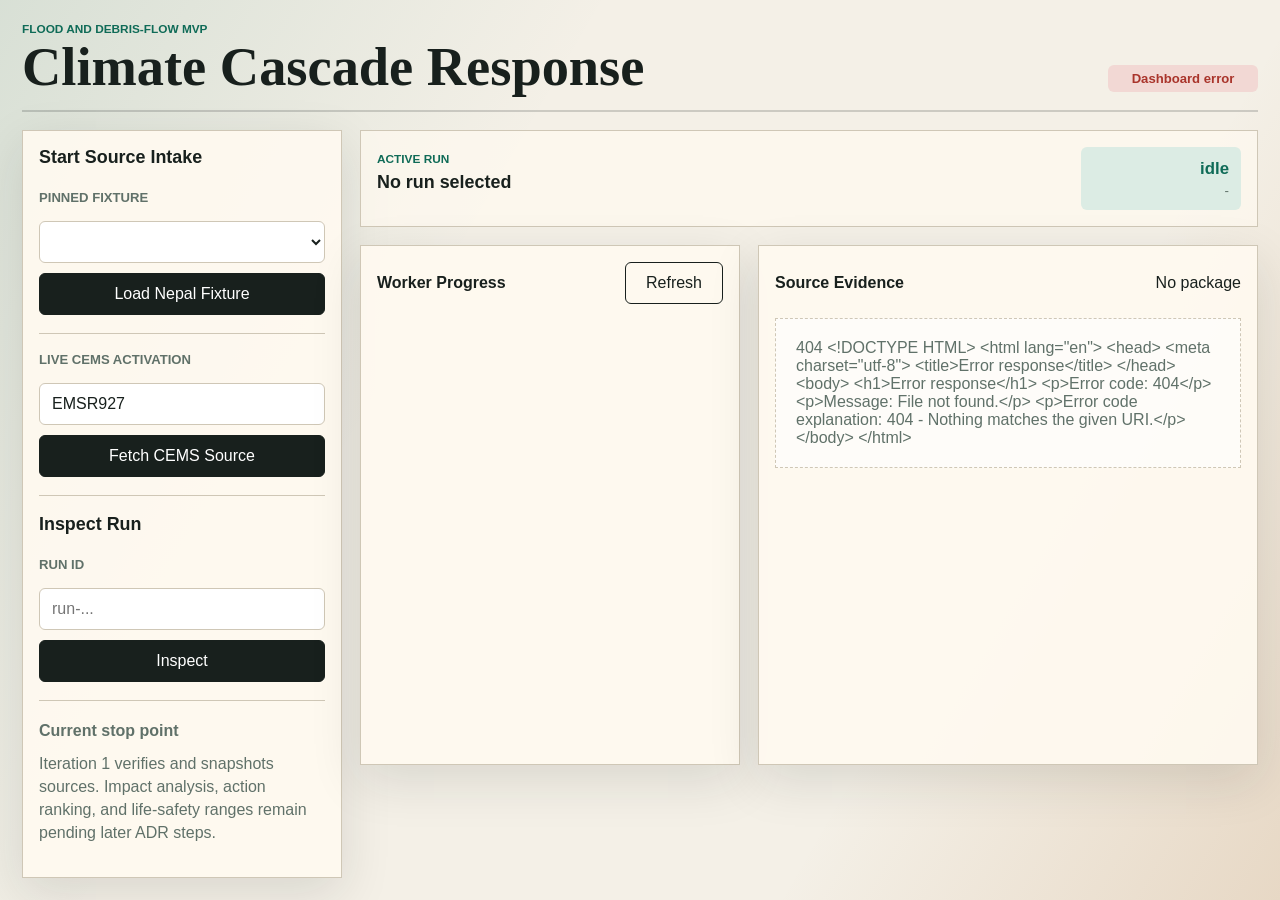
==== dashboard/index.html @ 920c385c "Implement Iteration 1 source intake dashboard" ====
<!doctype html>
<html lang="en">
  <head>
    <meta charset="utf-8">
    <meta name="viewport" content="width=device-width, initial-scale=1">
    <title>Climate Cascade Response</title>
    <link rel="stylesheet" href="/dashboard/styles.css">
  </head>
  <body>
    <main class="shell">
      <section class="topbar">
        <div>
          <p class="eyebrow">Flood and debris-flow MVP</p>
          <h1>Climate Cascade Response</h1>
        </div>
        <div class="status-pill" id="connectionStatus">API not checked</div>
      </section>

      <section class="workspace">
        <aside class="control-panel" aria-label="Run controls">
          <div class="panel-section">
            <h2>Start Source Intake</h2>
            <label for="caseSelect">Pinned fixture</label>
            <select id="caseSelect"></select>
            <button id="startFixtureRun" type="button">Load Nepal Fixture</button>
          </div>

          <div class="panel-section">
            <label for="activationCode">Live CEMS activation</label>
            <input id="activationCode" value="EMSR927" autocomplete="off">
            <button id="startLiveRun" type="button">Fetch CEMS Source</button>
          </div>

          <div class="panel-section">
            <h2>Inspect Run</h2>
            <label for="runIdInput">Run ID</label>
            <input id="runIdInput" placeholder="run-..." autocomplete="off">
            <button id="inspectRun" type="button">Inspect</button>
          </div>

          <div class="panel-section note">
            <strong>Current stop point</strong>
            <p>Iteration 1 verifies and snapshots sources. Impact analysis, action ranking, and life-safety ranges remain pending later ADR steps.</p>
          </div>
        </aside>

        <section class="run-panel" aria-label="Run status and evidence">
          <div class="run-summary">
            <div>
              <p class="eyebrow">Active run</p>
              <h2 id="runTitle">No run selected</h2>
            </div>
            <div class="state-box">
              <span id="runState">idle</span>
              <small id="runMode">-</small>
            </div>
          </div>

          <div class="grid">
            <section class="surface progress-surface">
              <div class="section-heading">
                <h3>Worker Progress</h3>
                <button id="refreshRun" type="button">Refresh</button>
              </div>
              <ol id="eventList" class="event-list"></ol>
            </section>

            <section class="surface evidence-surface">
              <div class="section-heading">
                <h3>Source Evidence</h3>
                <span id="evidenceStatus">No package</span>
              </div>
              <div id="evidencePanel" class="empty-state">Start or inspect a run to see source snapshots, findings, AOI products, and data gaps.</div>
            </section>
          </div>
        </section>
      </section>
    </main>
    <script src="/dashboard/app.js"></script>
  </body>
</html>
---- dashboard/styles.css ----
:root {
  --ink: #18201d;
  --muted: #607169;
  --paper: #f4f0e7;
  --panel: #fffaf0;
  --line: #cfc7b6;
  --green: #0f6b57;
  --green-soft: #dcece4;
  --amber: #a45b14;
  --amber-soft: #f3dfc2;
  --red: #a9342b;
  --red-soft: #f2d8d4;
  --blue: #2f658a;
  --shadow: 0 16px 48px rgba(24, 32, 29, 0.12);
}

* {
  box-sizing: border-box;
}

body {
  margin: 0;
  color: var(--ink);
  background:
    linear-gradient(120deg, rgba(15, 107, 87, 0.12), transparent 34%),
    linear-gradient(300deg, rgba(164, 91, 20, 0.16), transparent 28%),
    var(--paper);
  font-family: "Avenir Next", "Segoe UI", "Helvetica Neue", sans-serif;
}

button,
input,
select {
  font: inherit;
}

button {
  min-height: 42px;
  border: 1px solid var(--ink);
  border-radius: 6px;
  color: #ffffff;
  background: var(--ink);
  cursor: pointer;
}

button:hover {
  background: var(--green);
  border-color: var(--green);
}

input,
select {
  width: 100%;
  min-height: 42px;
  border: 1px solid var(--line);
  border-radius: 6px;
  padding: 0 12px;
  color: var(--ink);
  background: #ffffff;
}

label {
  display: block;
  margin: 0 0 6px;
  color: var(--muted);
  font-size: 0.82rem;
  font-weight: 700;
  text-transform: uppercase;
}

.shell {
  width: min(1440px, 100%);
  margin: 0 auto;
  padding: 22px;
}

.topbar {
  display: flex;
  align-items: end;
  justify-content: space-between;
  gap: 16px;
  min-height: 88px;
  border-bottom: 2px solid rgba(24, 32, 29, 0.18);
}

.eyebrow {
  margin: 0 0 6px;
  color: var(--green);
  font-size: 0.74rem;
  font-weight: 800;
  letter-spacing: 0;
  text-transform: uppercase;
}

h1,
h2,
h3,
p {
  margin-top: 0;
}

h1 {
  margin-bottom: 16px;
  font-family: Georgia, "Times New Roman", serif;
  font-size: 3.4rem;
  line-height: 0.95;
}

h2 {
  margin-bottom: 12px;
  font-size: 1.12rem;
}

h3 {
  margin-bottom: 0;
  font-size: 1rem;
}

.status-pill,
.state-box,
.tag,
.finding {
  border-radius: 6px;
}

.status-pill {
  min-width: 150px;
  margin-bottom: 18px;
  padding: 10px 12px;
  color: var(--green);
  background: var(--green-soft);
  font-weight: 800;
  text-align: center;
}

.workspace {
  display: grid;
  grid-template-columns: 320px 1fr;
  gap: 18px;
  padding-top: 18px;
}

.control-panel,
.surface {
  border: 1px solid var(--line);
  background: rgba(255, 250, 240, 0.92);
  box-shadow: var(--shadow);
}

.control-panel {
  min-width: 0;
  padding: 16px;
}

.panel-section {
  display: grid;
  gap: 10px;
  padding: 0 0 18px;
  margin-bottom: 18px;
  border-bottom: 1px solid var(--line);
}

.panel-section:last-child {
  border-bottom: 0;
  margin-bottom: 0;
  padding-bottom: 0;
}

.note {
  color: var(--muted);
  line-height: 1.45;
}

.run-panel {
  min-width: 0;
}

.run-summary {
  display: flex;
  align-items: center;
  justify-content: space-between;
  gap: 16px;
  min-height: 88px;
  margin-bottom: 18px;
  padding: 16px;
  border: 1px solid var(--line);
  background: rgba(255, 250, 240, 0.72);
}

.state-box {
  min-width: 160px;
  padding: 12px;
  background: var(--green-soft);
  color: var(--green);
  text-align: right;
}

.state-box span,
.state-box small {
  display: block;
}

.state-box span {
  font-size: 1.05rem;
  font-weight: 900;
}

.state-box small {
  margin-top: 4px;
  color: var(--muted);
}

.grid {
  display: grid;
  grid-template-columns: minmax(320px, 0.95fr) minmax(360px, 1.25fr);
  gap: 18px;
}

.surface {
  min-width: 0;
  min-height: 520px;
  padding: 16px;
}

.section-heading {
  display: flex;
  align-items: center;
  justify-content: space-between;
  gap: 12px;
  min-height: 42px;
  margin-bottom: 14px;
}

.section-heading button {
  width: 98px;
  color: var(--ink);
  background: transparent;
}

.event-list {
  display: grid;
  gap: 10px;
  margin: 0;
  padding: 0;
  list-style: none;
}

.event {
  display: grid;
  gap: 6px;
  padding: 12px;
  border-left: 4px solid var(--blue);
  background: #ffffff;
}

.event strong {
  font-size: 0.94rem;
}

.event small,
.meta {
  color: var(--muted);
}

.empty-state {
  padding: 20px;
  color: var(--muted);
  border: 1px dashed var(--line);
  background: rgba(255, 255, 255, 0.62);
}

.evidence-grid {
  display: grid;
  gap: 14px;
}

.tags {
  display: flex;
  flex-wrap: wrap;
  gap: 8px;
}

.tag {
  padding: 6px 8px;
  background: var(--green-soft);
  color: var(--green);
  font-size: 0.82rem;
  font-weight: 800;
}

.tag.warning {
  background: var(--amber-soft);
  color: var(--amber);
}

.tag.blocker {
  background: var(--red-soft);
  color: var(--red);
}

.table-wrap {
  overflow-x: auto;
  border: 1px solid var(--line);
  background: #ffffff;
}

table {
  width: 100%;
  border-collapse: collapse;
  min-width: 560px;
}

th,
td {
  padding: 10px;
  border-bottom: 1px solid var(--line);
  text-align: left;
  vertical-align: top;
}

th {
  color: var(--muted);
  font-size: 0.78rem;
  text-transform: uppercase;
}

.finding {
  padding: 10px;
  background: #ffffff;
  border-left: 4px solid var(--green);
}

.finding.warning {
  border-left-color: var(--amber);
}

.finding.blocker {
  border-left-color: var(--red);
}

@media (max-width: 980px) {
  .workspace,
  .grid {
    grid-template-columns: 1fr;
  }

  .surface {
    min-height: auto;
  }
}

@media (max-width: 640px) {
  .shell {
    padding: 14px;
  }

  .topbar,
  .run-summary {
    align-items: stretch;
    flex-direction: column;
  }

  .status-pill,
  .state-box {
    width: 100%;
    text-align: left;
  }

  h1 {
    font-size: 2.2rem;
  }
}
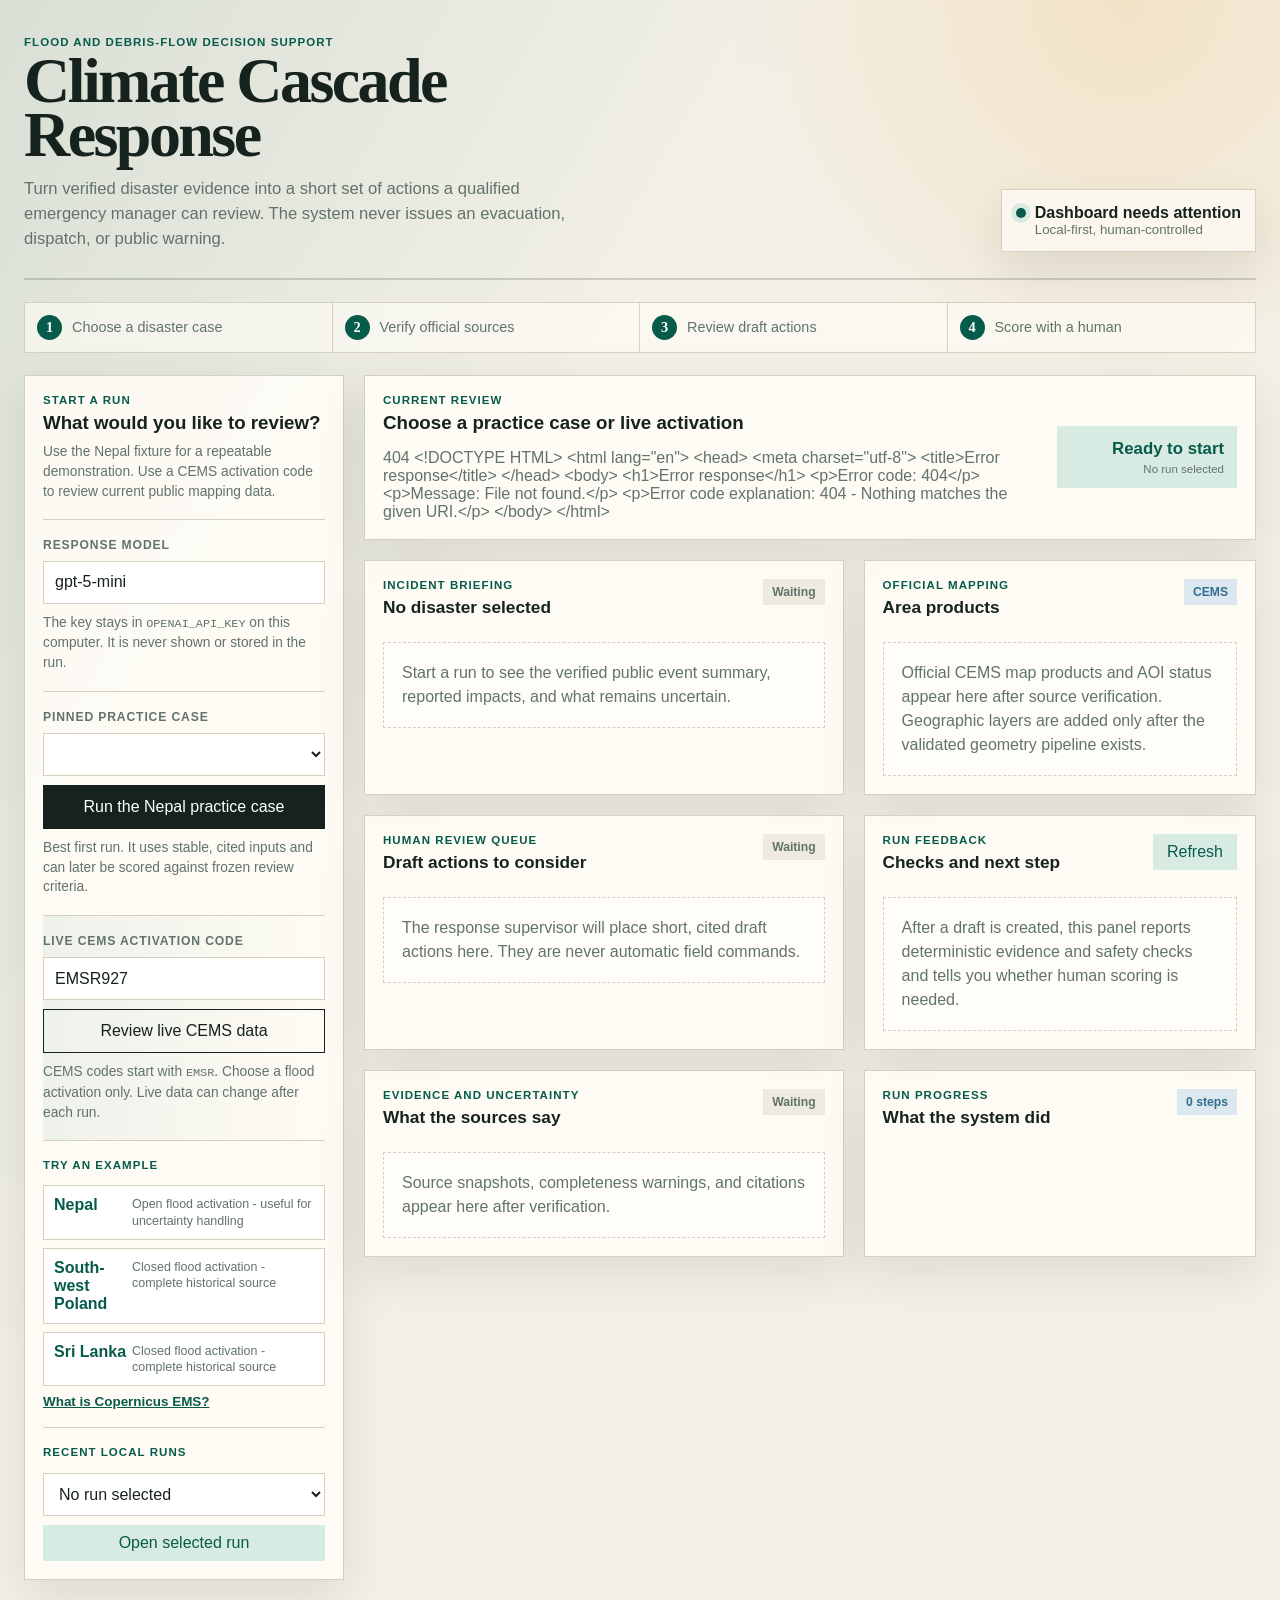
==== commit 176a921c: "Complete iteration 1 response review workflow" ====
--- a/dashboard/index.html
+++ b/dashboard/index.html
@@ -8,71 +8,34 @@
   </head>
   <body>
     <main class="shell">
-      <section class="topbar">
+      <header class="hero">
         <div>
-          <p class="eyebrow">Flood and debris-flow MVP</p>
-          <h1>Climate Cascade Response</h1>
+          <p class="eyebrow">Flood and debris-flow decision support</p>
+          <h1>Climate Cascade<br>Response</h1>
+          <p class="hero-copy">Turn verified disaster evidence into a short set of actions a qualified emergency manager can review. The system never issues an evacuation, dispatch, or public warning.</p>
         </div>
-        <div class="status-pill" id="connectionStatus">API not checked</div>
+        <div class="hero-status"><span class="pulse"></span><span id="connectionStatus">Checking local service</span><small>Local-first, human-controlled</small></div>
+      </header>
+
+      <section class="orientation" aria-label="How this works">
+        <div><b>1</b><span>Choose a disaster case</span></div><div><b>2</b><span>Verify official sources</span></div><div><b>3</b><span>Review draft actions</span></div><div><b>4</b><span>Score with a human</span></div>
       </section>
 
       <section class="workspace">
-        <aside class="control-panel" aria-label="Run controls">
-          <div class="panel-section">
-            <h2>Start Source Intake</h2>
-            <label for="caseSelect">Pinned fixture</label>
-            <select id="caseSelect"></select>
-            <button id="startFixtureRun" type="button">Load Nepal Fixture</button>
-          </div>
-
-          <div class="panel-section">
-            <label for="activationCode">Live CEMS activation</label>
-            <input id="activationCode" value="EMSR927" autocomplete="off">
-            <button id="startLiveRun" type="button">Fetch CEMS Source</button>
-          </div>
-
-          <div class="panel-section">
-            <h2>Inspect Run</h2>
-            <label for="runIdInput">Run ID</label>
-            <input id="runIdInput" placeholder="run-..." autocomplete="off">
-            <button id="inspectRun" type="button">Inspect</button>
-          </div>
-
-          <div class="panel-section note">
-            <strong>Current stop point</strong>
-            <p>Iteration 1 verifies and snapshots sources. Impact analysis, action ranking, and life-safety ranges remain pending later ADR steps.</p>
-          </div>
+        <aside class="control-panel" aria-label="Start or revisit a run">
+          <div class="panel-intro"><p class="eyebrow">Start a run</p><h2>What would you like to review?</h2><p>Use the Nepal fixture for a repeatable demonstration. Use a CEMS activation code to review current public mapping data.</p></div>
+          <div class="form-block"><label for="modelInput">Response model</label><input id="modelInput" value="gpt-5-mini" autocomplete="off" spellcheck="false"><p class="helper">The key stays in <code>OPENAI_API_KEY</code> on this computer. It is never shown or stored in the run.</p></div>
+          <div class="form-block"><label for="caseSelect">Pinned practice case</label><select id="caseSelect"></select><button id="startFixtureRun" type="button">Run the Nepal practice case</button><p class="helper">Best first run. It uses stable, cited inputs and can later be scored against frozen review criteria.</p></div>
+          <div class="form-block live-source"><label for="activationCode">Live CEMS activation code</label><input id="activationCode" value="EMSR927" autocomplete="off" spellcheck="false"><button id="startLiveRun" type="button" class="secondary">Review live CEMS data</button><p class="helper">CEMS codes start with <code>EMSR</code>. Choose a flood activation only. Live data can change after each run.</p></div>
+          <div class="example-block"><div class="section-label">Try an example</div><button class="example" data-activation="EMSR927" type="button"><strong>Nepal</strong><span>Open flood activation - useful for uncertainty handling</span></button><button class="example" data-activation="EMSR756" type="button"><strong>South-west Poland</strong><span>Closed flood activation - complete historical source</span></button><button class="example" data-activation="EMSR851" type="button"><strong>Sri Lanka</strong><span>Closed flood activation - complete historical source</span></button><a class="source-link" href="https://mapping.emergency.copernicus.eu/about/how-to-harvest-cems-mapping-data/emergency-response-data/" target="_blank" rel="noreferrer">What is Copernicus EMS?</a></div>
+          <div class="form-block run-picker"><div class="section-label">Recent local runs</div><select id="runSelect" aria-label="Recent runs"><option value="">No run selected</option></select><button id="inspectRun" type="button" class="tertiary">Open selected run</button></div>
         </aside>
 
-        <section class="run-panel" aria-label="Run status and evidence">
-          <div class="run-summary">
-            <div>
-              <p class="eyebrow">Active run</p>
-              <h2 id="runTitle">No run selected</h2>
-            </div>
-            <div class="state-box">
-              <span id="runState">idle</span>
-              <small id="runMode">-</small>
-            </div>
-          </div>
-
-          <div class="grid">
-            <section class="surface progress-surface">
-              <div class="section-heading">
-                <h3>Worker Progress</h3>
-                <button id="refreshRun" type="button">Refresh</button>
-              </div>
-              <ol id="eventList" class="event-list"></ol>
-            </section>
-
-            <section class="surface evidence-surface">
-              <div class="section-heading">
-                <h3>Source Evidence</h3>
-                <span id="evidenceStatus">No package</span>
-              </div>
-              <div id="evidencePanel" class="empty-state">Start or inspect a run to see source snapshots, findings, AOI products, and data gaps.</div>
-            </section>
-          </div>
+        <section class="run-panel" aria-label="Disaster response run">
+          <section class="run-banner"><div><p class="eyebrow">Current review</p><h2 id="runTitle">Choose a practice case or live activation</h2><p id="runSubtitle">The dashboard will explain what is known, what needs verification, and which draft actions need a person.</p></div><div class="run-state" id="runStateBox"><span id="runState">Ready to start</span><small id="runMode">No run selected</small></div></section>
+          <section class="incident-grid"><article class="surface incident-card"><div class="surface-heading"><div><p class="eyebrow">Incident briefing</p><h3 id="incidentTitle">No disaster selected</h3></div><span id="incidentBadge" class="badge">Waiting</span></div><div id="incidentPanel" class="empty-state">Start a run to see the verified public event summary, reported impacts, and what remains uncertain.</div></article><article class="surface map-card"><div class="surface-heading"><div><p class="eyebrow">Official mapping</p><h3>Area products</h3></div><span class="badge neutral">CEMS</span></div><div id="mapPanel" class="empty-state">Official CEMS map products and AOI status appear here after source verification. Geographic layers are added only after the validated geometry pipeline exists.</div></article></section>
+          <section class="content-grid"><article class="surface actions-surface"><div class="surface-heading"><div><p class="eyebrow">Human review queue</p><h3>Draft actions to consider</h3></div><span id="actionStatus" class="badge">Waiting</span></div><div id="actionPanel" class="empty-state">The response supervisor will place short, cited draft actions here. They are never automatic field commands.</div></article><article class="surface feedback-surface"><div class="surface-heading"><div><p class="eyebrow">Run feedback</p><h3>Checks and next step</h3></div><button id="refreshRun" type="button" class="icon-button">Refresh</button></div><div id="evaluationPanel" class="empty-state">After a draft is created, this panel reports deterministic evidence and safety checks and tells you whether human scoring is needed.</div></article></section>
+          <section class="content-grid lower-grid"><article class="surface evidence-surface"><div class="surface-heading"><div><p class="eyebrow">Evidence and uncertainty</p><h3>What the sources say</h3></div><span id="evidenceStatus" class="badge">Waiting</span></div><div id="evidencePanel" class="empty-state">Source snapshots, completeness warnings, and citations appear here after verification.</div></article><article class="surface progress-surface"><div class="surface-heading"><div><p class="eyebrow">Run progress</p><h3>What the system did</h3></div><span id="eventCount" class="badge neutral">0 steps</span></div><ol id="eventList" class="event-list"></ol></article></section>
         </section>
       </section>
     </main>
--- a/dashboard/styles.css
+++ b/dashboard/styles.css
@@ -1,372 +1,2 @@
-:root {
-  --ink: #18201d;
-  --muted: #607169;
-  --paper: #f4f0e7;
-  --panel: #fffaf0;
-  --line: #cfc7b6;
-  --green: #0f6b57;
-  --green-soft: #dcece4;
-  --amber: #a45b14;
-  --amber-soft: #f3dfc2;
-  --red: #a9342b;
-  --red-soft: #f2d8d4;
-  --blue: #2f658a;
-  --shadow: 0 16px 48px rgba(24, 32, 29, 0.12);
-}
-
-* {
-  box-sizing: border-box;
-}
-
-body {
-  margin: 0;
-  color: var(--ink);
-  background:
-    linear-gradient(120deg, rgba(15, 107, 87, 0.12), transparent 34%),
-    linear-gradient(300deg, rgba(164, 91, 20, 0.16), transparent 28%),
-    var(--paper);
-  font-family: "Avenir Next", "Segoe UI", "Helvetica Neue", sans-serif;
-}
-
-button,
-input,
-select {
-  font: inherit;
-}
-
-button {
-  min-height: 42px;
-  border: 1px solid var(--ink);
-  border-radius: 6px;
-  color: #ffffff;
-  background: var(--ink);
-  cursor: pointer;
-}
-
-button:hover {
-  background: var(--green);
-  border-color: var(--green);
-}
-
-input,
-select {
-  width: 100%;
-  min-height: 42px;
-  border: 1px solid var(--line);
-  border-radius: 6px;
-  padding: 0 12px;
-  color: var(--ink);
-  background: #ffffff;
-}
-
-label {
-  display: block;
-  margin: 0 0 6px;
-  color: var(--muted);
-  font-size: 0.82rem;
-  font-weight: 700;
-  text-transform: uppercase;
-}
-
-.shell {
-  width: min(1440px, 100%);
-  margin: 0 auto;
-  padding: 22px;
-}
-
-.topbar {
-  display: flex;
-  align-items: end;
-  justify-content: space-between;
-  gap: 16px;
-  min-height: 88px;
-  border-bottom: 2px solid rgba(24, 32, 29, 0.18);
-}
-
-.eyebrow {
-  margin: 0 0 6px;
-  color: var(--green);
-  font-size: 0.74rem;
-  font-weight: 800;
-  letter-spacing: 0;
-  text-transform: uppercase;
-}
-
-h1,
-h2,
-h3,
-p {
-  margin-top: 0;
-}
-
-h1 {
-  margin-bottom: 16px;
-  font-family: Georgia, "Times New Roman", serif;
-  font-size: 3.4rem;
-  line-height: 0.95;
-}
-
-h2 {
-  margin-bottom: 12px;
-  font-size: 1.12rem;
-}
-
-h3 {
-  margin-bottom: 0;
-  font-size: 1rem;
-}
-
-.status-pill,
-.state-box,
-.tag,
-.finding {
-  border-radius: 6px;
-}
-
-.status-pill {
-  min-width: 150px;
-  margin-bottom: 18px;
-  padding: 10px 12px;
-  color: var(--green);
-  background: var(--green-soft);
-  font-weight: 800;
-  text-align: center;
-}
-
-.workspace {
-  display: grid;
-  grid-template-columns: 320px 1fr;
-  gap: 18px;
-  padding-top: 18px;
-}
-
-.control-panel,
-.surface {
-  border: 1px solid var(--line);
-  background: rgba(255, 250, 240, 0.92);
-  box-shadow: var(--shadow);
-}
-
-.control-panel {
-  min-width: 0;
-  padding: 16px;
-}
-
-.panel-section {
-  display: grid;
-  gap: 10px;
-  padding: 0 0 18px;
-  margin-bottom: 18px;
-  border-bottom: 1px solid var(--line);
-}
-
-.panel-section:last-child {
-  border-bottom: 0;
-  margin-bottom: 0;
-  padding-bottom: 0;
-}
-
-.note {
-  color: var(--muted);
-  line-height: 1.45;
-}
-
-.run-panel {
-  min-width: 0;
-}
-
-.run-summary {
-  display: flex;
-  align-items: center;
-  justify-content: space-between;
-  gap: 16px;
-  min-height: 88px;
-  margin-bottom: 18px;
-  padding: 16px;
-  border: 1px solid var(--line);
-  background: rgba(255, 250, 240, 0.72);
-}
-
-.state-box {
-  min-width: 160px;
-  padding: 12px;
-  background: var(--green-soft);
-  color: var(--green);
-  text-align: right;
-}
-
-.state-box span,
-.state-box small {
-  display: block;
-}
-
-.state-box span {
-  font-size: 1.05rem;
-  font-weight: 900;
-}
-
-.state-box small {
-  margin-top: 4px;
-  color: var(--muted);
-}
-
-.grid {
-  display: grid;
-  grid-template-columns: minmax(320px, 0.95fr) minmax(360px, 1.25fr);
-  gap: 18px;
-}
-
-.surface {
-  min-width: 0;
-  min-height: 520px;
-  padding: 16px;
-}
-
-.section-heading {
-  display: flex;
-  align-items: center;
-  justify-content: space-between;
-  gap: 12px;
-  min-height: 42px;
-  margin-bottom: 14px;
-}
-
-.section-heading button {
-  width: 98px;
-  color: var(--ink);
-  background: transparent;
-}
-
-.event-list {
-  display: grid;
-  gap: 10px;
-  margin: 0;
-  padding: 0;
-  list-style: none;
-}
-
-.event {
-  display: grid;
-  gap: 6px;
-  padding: 12px;
-  border-left: 4px solid var(--blue);
-  background: #ffffff;
-}
-
-.event strong {
-  font-size: 0.94rem;
-}
-
-.event small,
-.meta {
-  color: var(--muted);
-}
-
-.empty-state {
-  padding: 20px;
-  color: var(--muted);
-  border: 1px dashed var(--line);
-  background: rgba(255, 255, 255, 0.62);
-}
-
-.evidence-grid {
-  display: grid;
-  gap: 14px;
-}
-
-.tags {
-  display: flex;
-  flex-wrap: wrap;
-  gap: 8px;
-}
-
-.tag {
-  padding: 6px 8px;
-  background: var(--green-soft);
-  color: var(--green);
-  font-size: 0.82rem;
-  font-weight: 800;
-}
-
-.tag.warning {
-  background: var(--amber-soft);
-  color: var(--amber);
-}
-
-.tag.blocker {
-  background: var(--red-soft);
-  color: var(--red);
-}
-
-.table-wrap {
-  overflow-x: auto;
-  border: 1px solid var(--line);
-  background: #ffffff;
-}
-
-table {
-  width: 100%;
-  border-collapse: collapse;
-  min-width: 560px;
-}
-
-th,
-td {
-  padding: 10px;
-  border-bottom: 1px solid var(--line);
-  text-align: left;
-  vertical-align: top;
-}
-
-th {
-  color: var(--muted);
-  font-size: 0.78rem;
-  text-transform: uppercase;
-}
-
-.finding {
-  padding: 10px;
-  background: #ffffff;
-  border-left: 4px solid var(--green);
-}
-
-.finding.warning {
-  border-left-color: var(--amber);
-}
-
-.finding.blocker {
-  border-left-color: var(--red);
-}
-
-@media (max-width: 980px) {
-  .workspace,
-  .grid {
-    grid-template-columns: 1fr;
-  }
-
-  .surface {
-    min-height: auto;
-  }
-}
-
-@media (max-width: 640px) {
-  .shell {
-    padding: 14px;
-  }
-
-  .topbar,
-  .run-summary {
-    align-items: stretch;
-    flex-direction: column;
-  }
-
-  .status-pill,
-  .state-box {
-    width: 100%;
-    text-align: left;
-  }
-
-  h1 {
-    font-size: 2.2rem;
-  }
-}
+:root{--ink:#16221e;--muted:#61736a;--paper:#f3f0e7;--panel:#fffdf7;--line:#d7d0bf;--green:#075b4a;--green-soft:#d8ebe3;--amber:#a65d16;--amber-soft:#f6e0be;--red:#9b3028;--red-soft:#f3d9d5;--blue:#346f91;--shadow:0 18px 48px rgba(24,32,29,.1)}*{box-sizing:border-box}body{margin:0;color:var(--ink);background:radial-gradient(circle at 88% 0,rgba(238,175,71,.2),transparent 25rem),linear-gradient(120deg,rgba(7,91,74,.11),transparent 38%),var(--paper);font-family:"Avenir Next","Trebuchet MS",sans-serif}button,input,select{font:inherit}button{border:1px solid var(--ink);min-height:44px;padding:0 13px;color:#fff;background:var(--ink);cursor:pointer;transition:transform .18s ease,background .18s ease}button:hover{background:var(--green);border-color:var(--green);transform:translateY(-1px)}input,select{width:100%;min-height:43px;padding:0 11px;border:1px solid var(--line);color:var(--ink);background:#fff}a{color:var(--green)}code{font-family:"SFMono-Regular",Consolas,monospace;font-size:.86em}.shell{width:min(1540px,100%);margin:auto;padding:24px}.hero{display:flex;align-items:flex-end;justify-content:space-between;gap:30px;min-height:174px;padding:12px 0 26px;border-bottom:2px solid rgba(22,34,30,.18)}.eyebrow,.section-label{margin:0 0 6px;color:var(--green);font-weight:800;font-size:.72rem;letter-spacing:.09em;text-transform:uppercase}h1,h2,h3,h4,p{margin-top:0}h1{margin-bottom:14px;font-family:Georgia,"Times New Roman",serif;font-size:clamp(2.6rem,5vw,5rem);line-height:.85;letter-spacing:-.04em}h2{font-size:1.17rem}h3{margin:0;font-size:1.08rem}h4{margin:3px 0 7px;font-family:Georgia,serif;font-size:1.1rem}.hero-copy{max-width:61ch;margin-bottom:0;color:var(--muted);font-size:1.04rem;line-height:1.5}.hero-status{display:grid;grid-template-columns:auto 1fr;align-items:center;column-gap:9px;min-width:215px;padding:14px;border:1px solid var(--line);background:rgba(255,253,247,.72);font-weight:800;box-shadow:var(--shadow)}.hero-status small{grid-column:2;color:var(--muted);font-weight:500}.pulse{width:10px;height:10px;border-radius:50%;background:var(--green);box-shadow:0 0 0 5px var(--green-soft)}.orientation{display:grid;grid-template-columns:repeat(4,minmax(0,1fr));margin:22px 0;border:1px solid var(--line);background:rgba(255,253,247,.62)}.orientation div{display:flex;align-items:center;gap:10px;min-width:0;padding:12px;border-right:1px solid var(--line);color:var(--muted);font-size:.9rem}.orientation div:last-child{border-right:0}.orientation b{display:grid;place-items:center;flex:0 0 25px;width:25px;height:25px;color:#fff;background:var(--green);border-radius:50%;font-family:Georgia,serif}.workspace{display:grid;grid-template-columns:320px minmax(0,1fr);gap:20px;align-items:start}.control-panel,.surface,.run-banner{border:1px solid var(--line);background:rgba(255,253,247,.89);box-shadow:var(--shadow)}.control-panel{padding:18px}.panel-intro{padding-bottom:17px;border-bottom:1px solid var(--line)}.panel-intro h2{margin-bottom:8px}.panel-intro p:last-child,.helper{margin-bottom:0;color:var(--muted);font-size:.86rem;line-height:1.45}.form-block{display:grid;gap:9px;padding:18px 0;border-bottom:1px solid var(--line)}label{color:var(--muted);font-size:.76rem;font-weight:800;letter-spacing:.07em;text-transform:uppercase}.secondary{color:var(--ink);background:transparent}.tertiary,.icon-button{min-height:36px;color:var(--green);background:var(--green-soft);border-color:transparent}.live-source{background:linear-gradient(90deg,rgba(7,91,74,.06),transparent)}.example-block{display:grid;gap:8px;padding:18px 0;border-bottom:1px solid var(--line)}.example{display:grid;grid-template-columns:78px 1fr;min-height:0;padding:10px;color:var(--ink);border-color:var(--line);background:#fff;text-align:left}.example strong{color:var(--green)}.example span{color:var(--muted);font-size:.78rem;line-height:1.3}.source-link{font-size:.84rem;font-weight:700}.run-picker{border-bottom:0;padding-bottom:0}.run-panel{min-width:0}.run-banner{display:flex;align-items:center;justify-content:space-between;gap:20px;min-height:117px;margin-bottom:20px;padding:18px}.run-banner p:last-child{margin-bottom:0;color:var(--muted)}.run-state{min-width:180px;padding:13px;color:var(--green);background:var(--green-soft);text-align:right}.run-state span,.run-state small{display:block}.run-state span{font-size:1.05rem;font-weight:900}.run-state small{margin-top:4px;color:var(--muted);font-size:.72rem;overflow-wrap:anywhere}.run-state[data-state="blocked"]{color:var(--red);background:var(--red-soft)}.incident-grid,.content-grid{display:grid;grid-template-columns:minmax(0,1.1fr) minmax(0,.9fr);gap:20px;margin-bottom:20px}.surface{min-width:0;padding:18px}.surface-heading{display:flex;align-items:start;justify-content:space-between;gap:12px;min-height:48px;margin-bottom:15px}.badge{display:inline-block;flex:0 0 auto;padding:6px 9px;color:var(--muted);background:#eeeae0;font-size:.76rem;font-weight:800;white-space:nowrap}.badge.good{color:var(--green);background:var(--green-soft)}.badge.warning{color:var(--amber);background:var(--amber-soft)}.badge.danger{color:var(--red);background:var(--red-soft)}.badge.neutral{color:var(--blue);background:#dce8ef}.empty-state{padding:18px;color:var(--muted);border:1px dashed var(--line);background:rgba(255,255,255,.58);line-height:1.5}.incident-content{display:grid;gap:15px}.incident-summary{margin-bottom:0;font-family:Georgia,serif;font-size:1.05rem;line-height:1.45}.metric-row{display:grid;grid-template-columns:repeat(3,minmax(0,1fr));gap:8px}.metric{min-width:0;padding:10px;border-top:3px solid var(--green);background:rgba(216,235,227,.38)}.metric strong,.metric span,.metric small{display:block}.metric strong{font-family:Georgia,serif;font-size:1.35rem}.metric span{font-size:.8rem;line-height:1.2}.metric small{margin-top:6px;color:var(--muted);font-size:.67rem;line-height:1.25}.uncertainty-callout{padding:10px;border-left:4px solid var(--amber);background:var(--amber-soft);color:#6b441d;font-size:.87rem;line-height:1.4}.map-content{display:grid;gap:13px}.map-schematic{position:relative;display:grid;grid-template-columns:repeat(auto-fit,minmax(118px,1fr));gap:8px;min-height:115px;padding:18px 6px 6px;overflow:hidden;background:linear-gradient(145deg,#e0ece6,#f7f4e8)}.river-line{position:absolute;top:51%;left:-5%;width:110%;height:14px;border:3px solid rgba(52,111,145,.55);border-color:rgba(52,111,145,.55) transparent transparent;border-radius:50%;transform:rotate(-4deg)}.aoi-node{position:relative;z-index:1;min-width:0;padding:10px;background:#fff;border-bottom:3px solid var(--amber);box-shadow:0 4px 11px rgba(24,32,29,.12)}.aoi-node.ready{border-color:var(--green)}.aoi-node strong,.aoi-node small{display:block;overflow-wrap:anywhere}.aoi-node strong{font-size:.83rem}.aoi-node small{color:var(--muted);font-size:.69rem}.map-note{margin-bottom:0;color:var(--muted);font-size:.79rem;line-height:1.4}.external-links{display:flex;flex-wrap:wrap;gap:8px}.external-links a{padding:7px 9px;border:1px solid var(--line);background:#fff;font-size:.78rem;font-weight:800;text-decoration:none}.action-list{display:grid;gap:10px}.action-card{position:relative;display:grid;grid-template-columns:31px minmax(0,1fr) auto;gap:10px;padding:13px;border:1px solid var(--line);background:#fff}.action-number{display:grid;place-items:center;width:27px;height:27px;color:#fff;background:var(--green);border-radius:50%;font-family:Georgia,serif;font-weight:800}.action-card p{margin-bottom:0;color:var(--muted);font-size:.84rem}.action-meta{color:var(--green)!important;font-size:.72rem!important;font-weight:800;letter-spacing:.03em;text-transform:uppercase}.draft-label{align-self:start;padding:4px 6px;color:var(--amber);background:var(--amber-soft);font-size:.68rem;font-weight:900;text-transform:uppercase}.evidence-chips{display:flex;flex-wrap:wrap;gap:5px;margin-top:8px}.evidence-chips span{padding:3px 6px;color:var(--blue);background:#e4edf2;font-family:monospace;font-size:.71rem}.limitations{margin:0;padding:10px;color:var(--muted);background:#f1efe8;font-size:.82rem;line-height:1.4}.evaluation-content,.evidence-content{display:grid;gap:12px}.check-row{display:grid;grid-template-columns:auto minmax(0,1fr);gap:10px;align-items:start}.check{padding:4px 6px;color:var(--green);background:var(--green-soft);font-size:.69rem;font-weight:900;text-transform:uppercase}.check.fail{color:var(--red);background:var(--red-soft)}.check-row strong,.check-row p{display:block}.check-row p{margin:3px 0 0;color:var(--muted);font-size:.81rem;line-height:1.35}.review-next{padding:12px;border-left:4px solid var(--blue);background:#e6eff4}.review-next p{margin:4px 0 7px;color:#49687b;font-size:.83rem;line-height:1.4}.review-next code{color:var(--blue)}.finding-list{display:grid;gap:8px}.finding{padding:10px;border-left:4px solid var(--green);background:#fff}.finding.warning{border-color:var(--amber)}.finding.blocker{border-color:var(--red)}.finding strong{font-size:.83rem}.finding p{margin:3px 0 0;color:var(--muted);font-size:.81rem;line-height:1.35}.source-list{display:grid;gap:7px}.source-list h4{margin:0;font-size:.82rem;text-transform:uppercase;letter-spacing:.05em}.source-list a{display:flex;justify-content:space-between;gap:10px;padding:8px;border:1px solid var(--line);background:#fff;color:var(--green);font-size:.8rem;font-weight:800;text-decoration:none}.source-list small{color:var(--muted);font-family:monospace;font-size:.68rem}.event-list{display:grid;gap:0;margin:0;padding:0;list-style:none}.event{display:grid;grid-template-columns:16px minmax(0,1fr);gap:8px;padding:9px 0;border-bottom:1px solid var(--line)}.event:last-child{border-bottom:0}.event-dot{width:8px;height:8px;margin-top:5px;border-radius:50%;background:var(--blue)}.event-dot.leased{background:var(--amber)}.event-dot.released{background:var(--green)}.event strong{font-size:.84rem;text-transform:capitalize}.event p{margin:2px 0 3px;color:var(--muted);font-size:.78rem;line-height:1.35}.event small{color:var(--muted);font-size:.68rem}.muted{color:var(--muted)}
+@media(max-width:1100px){.workspace{grid-template-columns:280px minmax(0,1fr)}.incident-grid,.content-grid{grid-template-columns:1fr}}@media(max-width:760px){.shell{padding:14px}.hero,.run-banner{align-items:stretch;flex-direction:column}.orientation{grid-template-columns:1fr 1fr}.orientation div:nth-child(2){border-right:0}.orientation div:nth-child(-n+2){border-bottom:1px solid var(--line)}.workspace{grid-template-columns:1fr}.metric-row{grid-template-columns:1fr}.run-state{text-align:left}}
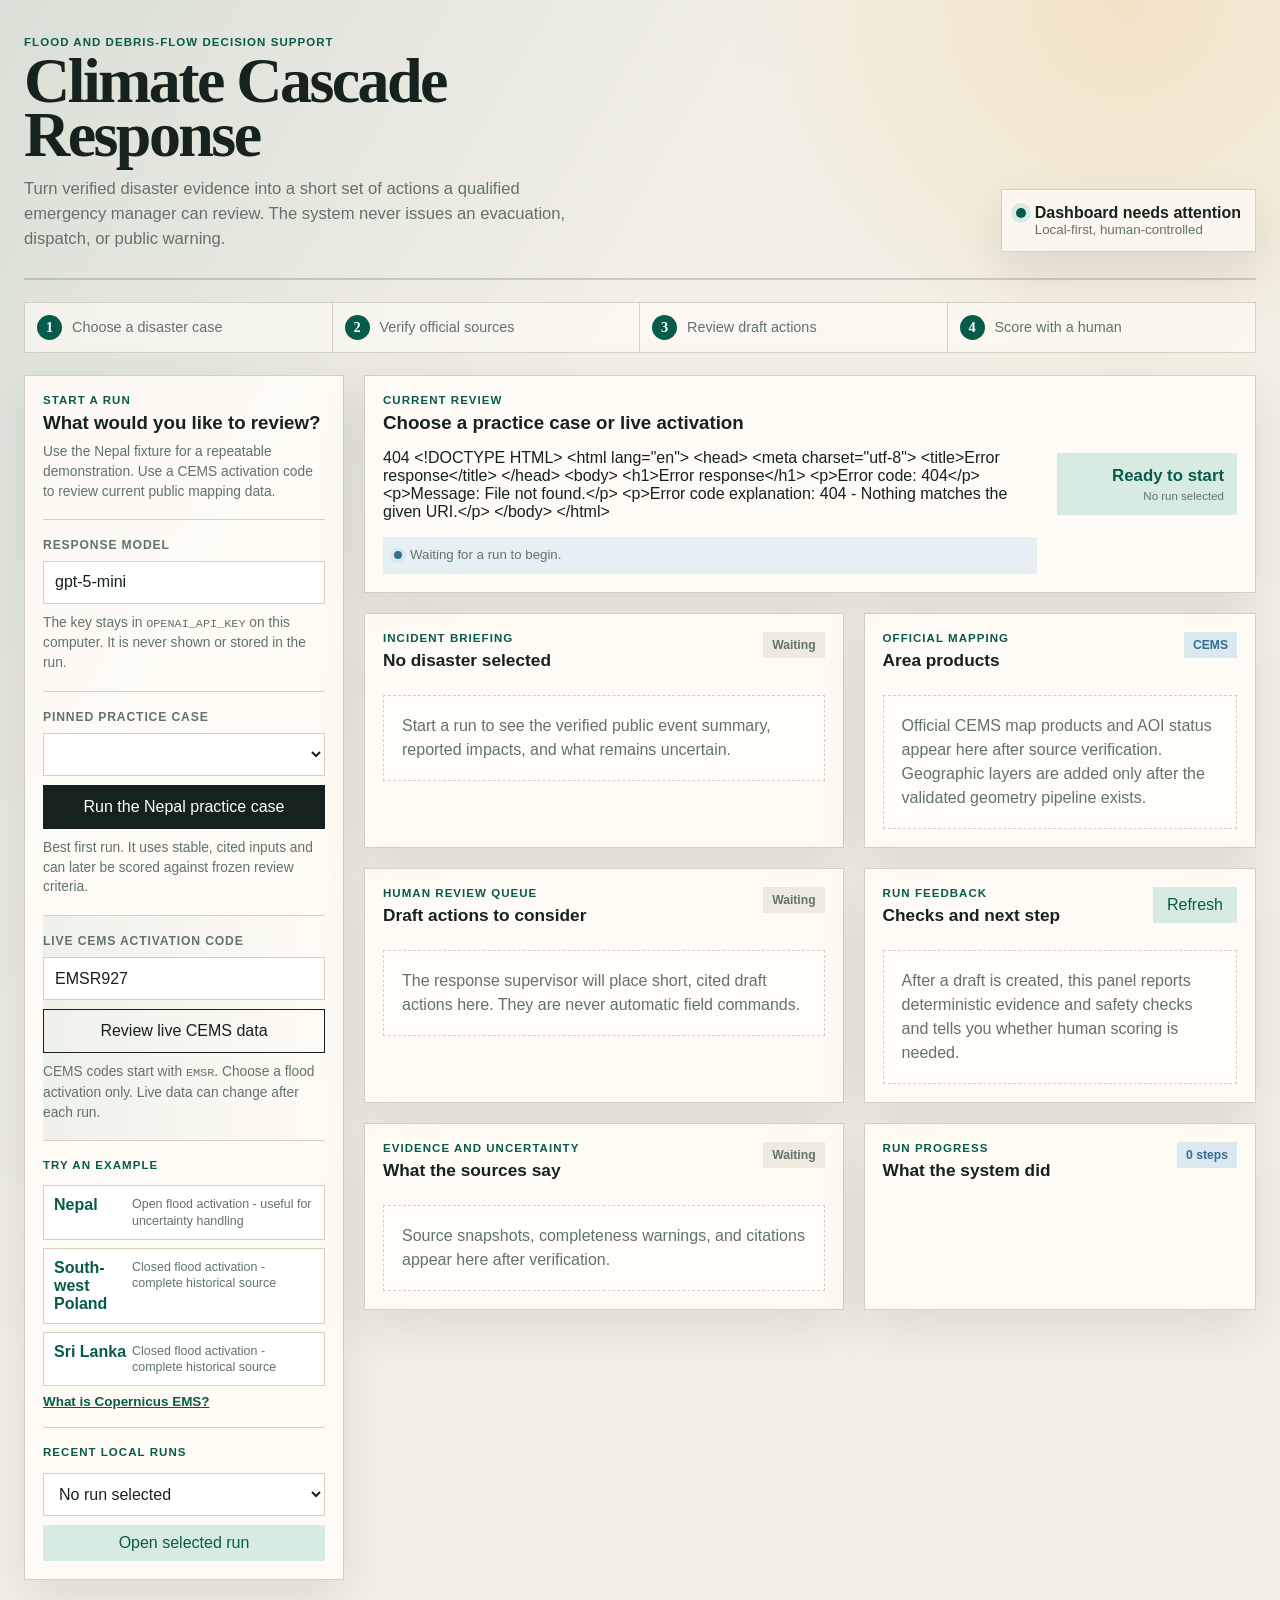
==== commit e8a241b9: "Improve supervisor citations and run progress" ====
--- a/dashboard/index.html
+++ b/dashboard/index.html
@@ -32,7 +32,7 @@
         </aside>
 
         <section class="run-panel" aria-label="Disaster response run">
-          <section class="run-banner"><div><p class="eyebrow">Current review</p><h2 id="runTitle">Choose a practice case or live activation</h2><p id="runSubtitle">The dashboard will explain what is known, what needs verification, and which draft actions need a person.</p></div><div class="run-state" id="runStateBox"><span id="runState">Ready to start</span><small id="runMode">No run selected</small></div></section>
+          <section class="run-banner"><div><p class="eyebrow">Current review</p><h2 id="runTitle">Choose a practice case or live activation</h2><p id="runSubtitle">The dashboard will explain what is known, what needs verification, and which draft actions need a person.</p><p id="liveStatus" class="live-status" aria-live="polite">Waiting for a run to begin.</p></div><div class="run-state" id="runStateBox"><span id="runState">Ready to start</span><small id="runMode">No run selected</small></div></section>
           <section class="incident-grid"><article class="surface incident-card"><div class="surface-heading"><div><p class="eyebrow">Incident briefing</p><h3 id="incidentTitle">No disaster selected</h3></div><span id="incidentBadge" class="badge">Waiting</span></div><div id="incidentPanel" class="empty-state">Start a run to see the verified public event summary, reported impacts, and what remains uncertain.</div></article><article class="surface map-card"><div class="surface-heading"><div><p class="eyebrow">Official mapping</p><h3>Area products</h3></div><span class="badge neutral">CEMS</span></div><div id="mapPanel" class="empty-state">Official CEMS map products and AOI status appear here after source verification. Geographic layers are added only after the validated geometry pipeline exists.</div></article></section>
           <section class="content-grid"><article class="surface actions-surface"><div class="surface-heading"><div><p class="eyebrow">Human review queue</p><h3>Draft actions to consider</h3></div><span id="actionStatus" class="badge">Waiting</span></div><div id="actionPanel" class="empty-state">The response supervisor will place short, cited draft actions here. They are never automatic field commands.</div></article><article class="surface feedback-surface"><div class="surface-heading"><div><p class="eyebrow">Run feedback</p><h3>Checks and next step</h3></div><button id="refreshRun" type="button" class="icon-button">Refresh</button></div><div id="evaluationPanel" class="empty-state">After a draft is created, this panel reports deterministic evidence and safety checks and tells you whether human scoring is needed.</div></article></section>
           <section class="content-grid lower-grid"><article class="surface evidence-surface"><div class="surface-heading"><div><p class="eyebrow">Evidence and uncertainty</p><h3>What the sources say</h3></div><span id="evidenceStatus" class="badge">Waiting</span></div><div id="evidencePanel" class="empty-state">Source snapshots, completeness warnings, and citations appear here after verification.</div></article><article class="surface progress-surface"><div class="surface-heading"><div><p class="eyebrow">Run progress</p><h3>What the system did</h3></div><span id="eventCount" class="badge neutral">0 steps</span></div><ol id="eventList" class="event-list"></ol></article></section>
--- a/dashboard/styles.css
+++ b/dashboard/styles.css
@@ -1,2 +1,5 @@
 :root{--ink:#16221e;--muted:#61736a;--paper:#f3f0e7;--panel:#fffdf7;--line:#d7d0bf;--green:#075b4a;--green-soft:#d8ebe3;--amber:#a65d16;--amber-soft:#f6e0be;--red:#9b3028;--red-soft:#f3d9d5;--blue:#346f91;--shadow:0 18px 48px rgba(24,32,29,.1)}*{box-sizing:border-box}body{margin:0;color:var(--ink);background:radial-gradient(circle at 88% 0,rgba(238,175,71,.2),transparent 25rem),linear-gradient(120deg,rgba(7,91,74,.11),transparent 38%),var(--paper);font-family:"Avenir Next","Trebuchet MS",sans-serif}button,input,select{font:inherit}button{border:1px solid var(--ink);min-height:44px;padding:0 13px;color:#fff;background:var(--ink);cursor:pointer;transition:transform .18s ease,background .18s ease}button:hover{background:var(--green);border-color:var(--green);transform:translateY(-1px)}input,select{width:100%;min-height:43px;padding:0 11px;border:1px solid var(--line);color:var(--ink);background:#fff}a{color:var(--green)}code{font-family:"SFMono-Regular",Consolas,monospace;font-size:.86em}.shell{width:min(1540px,100%);margin:auto;padding:24px}.hero{display:flex;align-items:flex-end;justify-content:space-between;gap:30px;min-height:174px;padding:12px 0 26px;border-bottom:2px solid rgba(22,34,30,.18)}.eyebrow,.section-label{margin:0 0 6px;color:var(--green);font-weight:800;font-size:.72rem;letter-spacing:.09em;text-transform:uppercase}h1,h2,h3,h4,p{margin-top:0}h1{margin-bottom:14px;font-family:Georgia,"Times New Roman",serif;font-size:clamp(2.6rem,5vw,5rem);line-height:.85;letter-spacing:-.04em}h2{font-size:1.17rem}h3{margin:0;font-size:1.08rem}h4{margin:3px 0 7px;font-family:Georgia,serif;font-size:1.1rem}.hero-copy{max-width:61ch;margin-bottom:0;color:var(--muted);font-size:1.04rem;line-height:1.5}.hero-status{display:grid;grid-template-columns:auto 1fr;align-items:center;column-gap:9px;min-width:215px;padding:14px;border:1px solid var(--line);background:rgba(255,253,247,.72);font-weight:800;box-shadow:var(--shadow)}.hero-status small{grid-column:2;color:var(--muted);font-weight:500}.pulse{width:10px;height:10px;border-radius:50%;background:var(--green);box-shadow:0 0 0 5px var(--green-soft)}.orientation{display:grid;grid-template-columns:repeat(4,minmax(0,1fr));margin:22px 0;border:1px solid var(--line);background:rgba(255,253,247,.62)}.orientation div{display:flex;align-items:center;gap:10px;min-width:0;padding:12px;border-right:1px solid var(--line);color:var(--muted);font-size:.9rem}.orientation div:last-child{border-right:0}.orientation b{display:grid;place-items:center;flex:0 0 25px;width:25px;height:25px;color:#fff;background:var(--green);border-radius:50%;font-family:Georgia,serif}.workspace{display:grid;grid-template-columns:320px minmax(0,1fr);gap:20px;align-items:start}.control-panel,.surface,.run-banner{border:1px solid var(--line);background:rgba(255,253,247,.89);box-shadow:var(--shadow)}.control-panel{padding:18px}.panel-intro{padding-bottom:17px;border-bottom:1px solid var(--line)}.panel-intro h2{margin-bottom:8px}.panel-intro p:last-child,.helper{margin-bottom:0;color:var(--muted);font-size:.86rem;line-height:1.45}.form-block{display:grid;gap:9px;padding:18px 0;border-bottom:1px solid var(--line)}label{color:var(--muted);font-size:.76rem;font-weight:800;letter-spacing:.07em;text-transform:uppercase}.secondary{color:var(--ink);background:transparent}.tertiary,.icon-button{min-height:36px;color:var(--green);background:var(--green-soft);border-color:transparent}.live-source{background:linear-gradient(90deg,rgba(7,91,74,.06),transparent)}.example-block{display:grid;gap:8px;padding:18px 0;border-bottom:1px solid var(--line)}.example{display:grid;grid-template-columns:78px 1fr;min-height:0;padding:10px;color:var(--ink);border-color:var(--line);background:#fff;text-align:left}.example strong{color:var(--green)}.example span{color:var(--muted);font-size:.78rem;line-height:1.3}.source-link{font-size:.84rem;font-weight:700}.run-picker{border-bottom:0;padding-bottom:0}.run-panel{min-width:0}.run-banner{display:flex;align-items:center;justify-content:space-between;gap:20px;min-height:117px;margin-bottom:20px;padding:18px}.run-banner p:last-child{margin-bottom:0;color:var(--muted)}.run-state{min-width:180px;padding:13px;color:var(--green);background:var(--green-soft);text-align:right}.run-state span,.run-state small{display:block}.run-state span{font-size:1.05rem;font-weight:900}.run-state small{margin-top:4px;color:var(--muted);font-size:.72rem;overflow-wrap:anywhere}.run-state[data-state="blocked"]{color:var(--red);background:var(--red-soft)}.incident-grid,.content-grid{display:grid;grid-template-columns:minmax(0,1.1fr) minmax(0,.9fr);gap:20px;margin-bottom:20px}.surface{min-width:0;padding:18px}.surface-heading{display:flex;align-items:start;justify-content:space-between;gap:12px;min-height:48px;margin-bottom:15px}.badge{display:inline-block;flex:0 0 auto;padding:6px 9px;color:var(--muted);background:#eeeae0;font-size:.76rem;font-weight:800;white-space:nowrap}.badge.good{color:var(--green);background:var(--green-soft)}.badge.warning{color:var(--amber);background:var(--amber-soft)}.badge.danger{color:var(--red);background:var(--red-soft)}.badge.neutral{color:var(--blue);background:#dce8ef}.empty-state{padding:18px;color:var(--muted);border:1px dashed var(--line);background:rgba(255,255,255,.58);line-height:1.5}.incident-content{display:grid;gap:15px}.incident-summary{margin-bottom:0;font-family:Georgia,serif;font-size:1.05rem;line-height:1.45}.metric-row{display:grid;grid-template-columns:repeat(3,minmax(0,1fr));gap:8px}.metric{min-width:0;padding:10px;border-top:3px solid var(--green);background:rgba(216,235,227,.38)}.metric strong,.metric span,.metric small{display:block}.metric strong{font-family:Georgia,serif;font-size:1.35rem}.metric span{font-size:.8rem;line-height:1.2}.metric small{margin-top:6px;color:var(--muted);font-size:.67rem;line-height:1.25}.uncertainty-callout{padding:10px;border-left:4px solid var(--amber);background:var(--amber-soft);color:#6b441d;font-size:.87rem;line-height:1.4}.map-content{display:grid;gap:13px}.map-schematic{position:relative;display:grid;grid-template-columns:repeat(auto-fit,minmax(118px,1fr));gap:8px;min-height:115px;padding:18px 6px 6px;overflow:hidden;background:linear-gradient(145deg,#e0ece6,#f7f4e8)}.river-line{position:absolute;top:51%;left:-5%;width:110%;height:14px;border:3px solid rgba(52,111,145,.55);border-color:rgba(52,111,145,.55) transparent transparent;border-radius:50%;transform:rotate(-4deg)}.aoi-node{position:relative;z-index:1;min-width:0;padding:10px;background:#fff;border-bottom:3px solid var(--amber);box-shadow:0 4px 11px rgba(24,32,29,.12)}.aoi-node.ready{border-color:var(--green)}.aoi-node strong,.aoi-node small{display:block;overflow-wrap:anywhere}.aoi-node strong{font-size:.83rem}.aoi-node small{color:var(--muted);font-size:.69rem}.map-note{margin-bottom:0;color:var(--muted);font-size:.79rem;line-height:1.4}.external-links{display:flex;flex-wrap:wrap;gap:8px}.external-links a{padding:7px 9px;border:1px solid var(--line);background:#fff;font-size:.78rem;font-weight:800;text-decoration:none}.action-list{display:grid;gap:10px}.action-card{position:relative;display:grid;grid-template-columns:31px minmax(0,1fr) auto;gap:10px;padding:13px;border:1px solid var(--line);background:#fff}.action-number{display:grid;place-items:center;width:27px;height:27px;color:#fff;background:var(--green);border-radius:50%;font-family:Georgia,serif;font-weight:800}.action-card p{margin-bottom:0;color:var(--muted);font-size:.84rem}.action-meta{color:var(--green)!important;font-size:.72rem!important;font-weight:800;letter-spacing:.03em;text-transform:uppercase}.draft-label{align-self:start;padding:4px 6px;color:var(--amber);background:var(--amber-soft);font-size:.68rem;font-weight:900;text-transform:uppercase}.evidence-chips{display:flex;flex-wrap:wrap;gap:5px;margin-top:8px}.evidence-chips span{padding:3px 6px;color:var(--blue);background:#e4edf2;font-family:monospace;font-size:.71rem}.limitations{margin:0;padding:10px;color:var(--muted);background:#f1efe8;font-size:.82rem;line-height:1.4}.evaluation-content,.evidence-content{display:grid;gap:12px}.check-row{display:grid;grid-template-columns:auto minmax(0,1fr);gap:10px;align-items:start}.check{padding:4px 6px;color:var(--green);background:var(--green-soft);font-size:.69rem;font-weight:900;text-transform:uppercase}.check.fail{color:var(--red);background:var(--red-soft)}.check-row strong,.check-row p{display:block}.check-row p{margin:3px 0 0;color:var(--muted);font-size:.81rem;line-height:1.35}.review-next{padding:12px;border-left:4px solid var(--blue);background:#e6eff4}.review-next p{margin:4px 0 7px;color:#49687b;font-size:.83rem;line-height:1.4}.review-next code{color:var(--blue)}.finding-list{display:grid;gap:8px}.finding{padding:10px;border-left:4px solid var(--green);background:#fff}.finding.warning{border-color:var(--amber)}.finding.blocker{border-color:var(--red)}.finding strong{font-size:.83rem}.finding p{margin:3px 0 0;color:var(--muted);font-size:.81rem;line-height:1.35}.source-list{display:grid;gap:7px}.source-list h4{margin:0;font-size:.82rem;text-transform:uppercase;letter-spacing:.05em}.source-list a{display:flex;justify-content:space-between;gap:10px;padding:8px;border:1px solid var(--line);background:#fff;color:var(--green);font-size:.8rem;font-weight:800;text-decoration:none}.source-list small{color:var(--muted);font-family:monospace;font-size:.68rem}.event-list{display:grid;gap:0;margin:0;padding:0;list-style:none}.event{display:grid;grid-template-columns:16px minmax(0,1fr);gap:8px;padding:9px 0;border-bottom:1px solid var(--line)}.event:last-child{border-bottom:0}.event-dot{width:8px;height:8px;margin-top:5px;border-radius:50%;background:var(--blue)}.event-dot.leased{background:var(--amber)}.event-dot.released{background:var(--green)}.event strong{font-size:.84rem;text-transform:capitalize}.event p{margin:2px 0 3px;color:var(--muted);font-size:.78rem;line-height:1.35}.event small{color:var(--muted);font-size:.68rem}.muted{color:var(--muted)}
+.abstention{margin-top:9px!important;padding:8px;color:#6b441d!important;background:var(--amber-soft);font-size:.78rem!important;line-height:1.38}
+.action-failure{margin:0;padding:10px;color:var(--red);background:var(--red-soft);font-size:.83rem;line-height:1.4}
+.live-status{display:flex;align-items:center;gap:8px;margin:13px 0 0;padding:9px 11px;color:#49687b;background:#e6eff4;font-size:.83rem;line-height:1.4}.live-status::before{width:8px;height:8px;content:"";border-radius:50%;background:var(--blue);box-shadow:0 0 0 4px #dce8ef}.live-status[data-status="working"]::before{background:var(--amber);box-shadow:0 0 0 4px var(--amber-soft);animation:working-pulse 1.2s ease-in-out infinite}.live-status[data-status="awaiting_human_review"]{color:var(--green);background:var(--green-soft)}.live-status[data-status="awaiting_human_review"]::before{background:var(--green);box-shadow:0 0 0 4px #c1dfd3}.live-status[data-status="blocked"]{color:var(--red);background:var(--red-soft)}.live-status[data-status="blocked"]::before{background:var(--red);box-shadow:0 0 0 4px #ecc5bf}@keyframes working-pulse{50%{transform:scale(1.35);opacity:.55}}
 @media(max-width:1100px){.workspace{grid-template-columns:280px minmax(0,1fr)}.incident-grid,.content-grid{grid-template-columns:1fr}}@media(max-width:760px){.shell{padding:14px}.hero,.run-banner{align-items:stretch;flex-direction:column}.orientation{grid-template-columns:1fr 1fr}.orientation div:nth-child(2){border-right:0}.orientation div:nth-child(-n+2){border-bottom:1px solid var(--line)}.workspace{grid-template-columns:1fr}.metric-row{grid-template-columns:1fr}.run-state{text-align:left}}
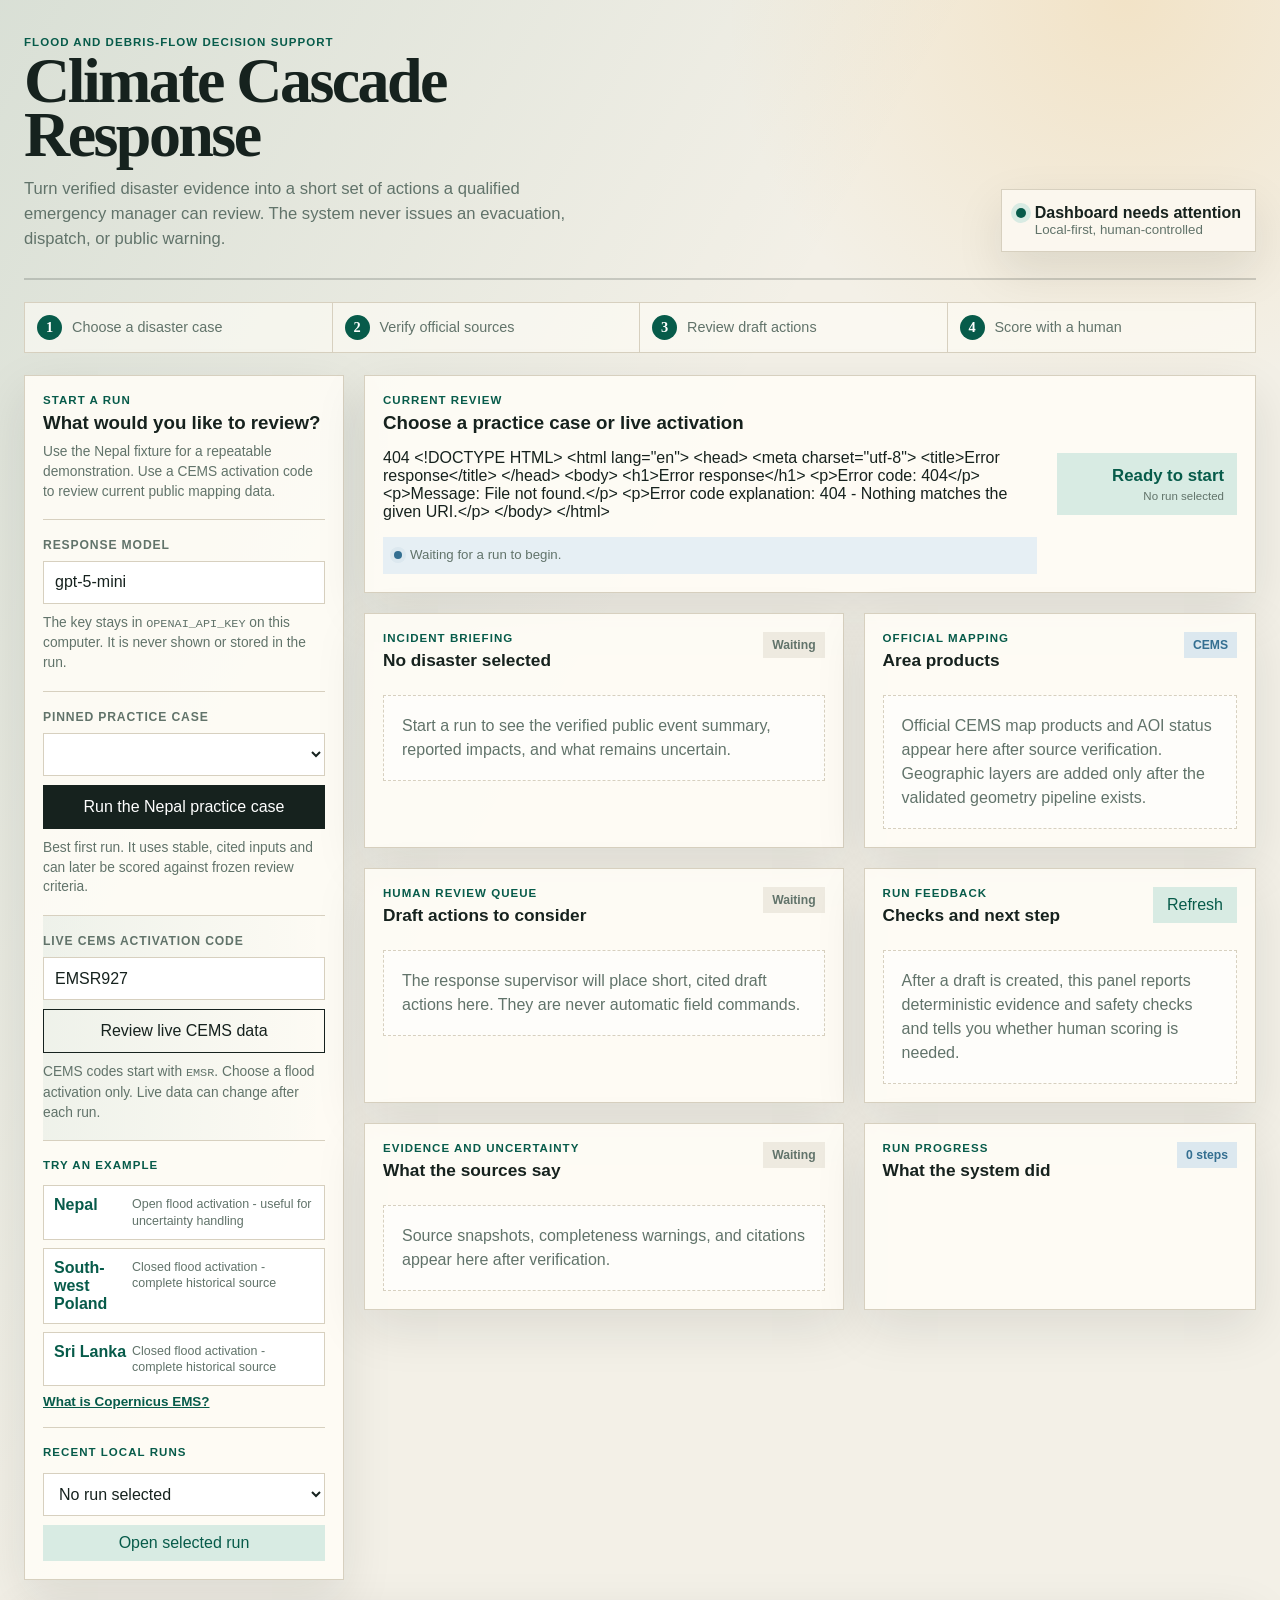
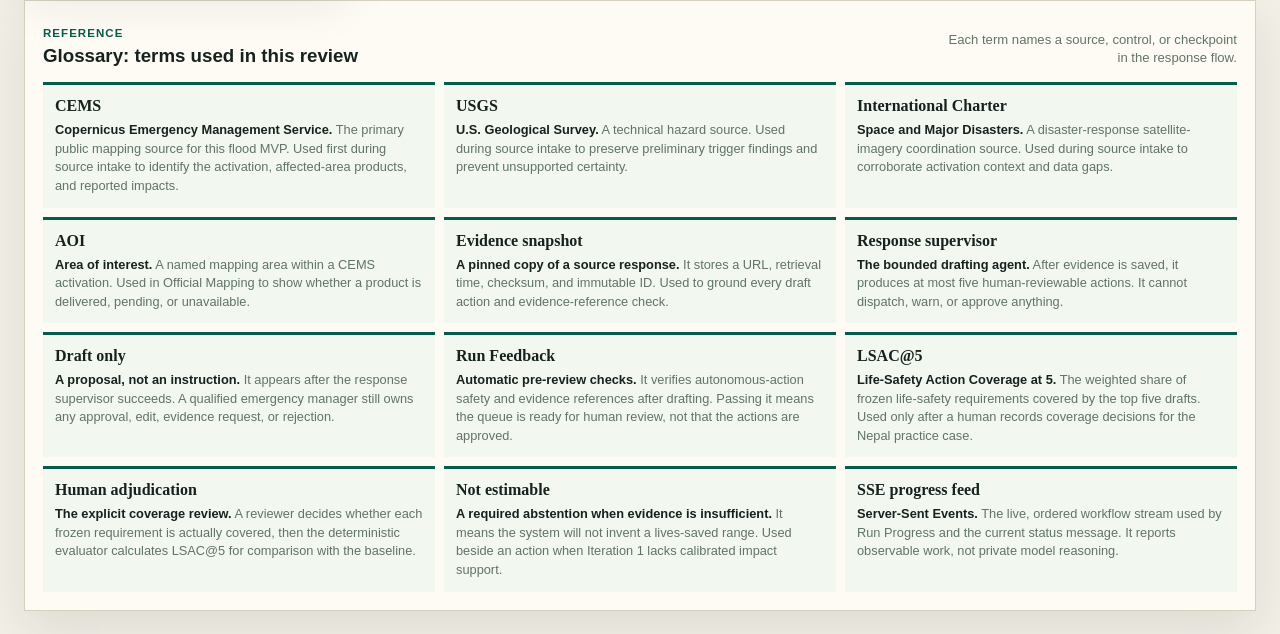
==== commit 7035ca24: "Add dashboard review glossary" ====
--- a/dashboard/index.html
+++ b/dashboard/index.html
@@ -38,6 +38,24 @@
           <section class="content-grid lower-grid"><article class="surface evidence-surface"><div class="surface-heading"><div><p class="eyebrow">Evidence and uncertainty</p><h3>What the sources say</h3></div><span id="evidenceStatus" class="badge">Waiting</span></div><div id="evidencePanel" class="empty-state">Source snapshots, completeness warnings, and citations appear here after verification.</div></article><article class="surface progress-surface"><div class="surface-heading"><div><p class="eyebrow">Run progress</p><h3>What the system did</h3></div><span id="eventCount" class="badge neutral">0 steps</span></div><ol id="eventList" class="event-list"></ol></article></section>
         </section>
       </section>
+
+      <section class="glossary surface" aria-labelledby="glossaryTitle">
+        <div class="surface-heading glossary-heading"><div><p class="eyebrow">Reference</p><h2 id="glossaryTitle">Glossary: terms used in this review</h2></div><p>Each term names a source, control, or checkpoint in the response flow.</p></div>
+        <div class="glossary-grid">
+          <article><h3>CEMS</h3><p><strong>Copernicus Emergency Management Service.</strong> The primary public mapping source for this flood MVP. Used first during source intake to identify the activation, affected-area products, and reported impacts.</p></article>
+          <article><h3>USGS</h3><p><strong>U.S. Geological Survey.</strong> A technical hazard source. Used during source intake to preserve preliminary trigger findings and prevent unsupported certainty.</p></article>
+          <article><h3>International Charter</h3><p><strong>Space and Major Disasters.</strong> A disaster-response satellite-imagery coordination source. Used during source intake to corroborate activation context and data gaps.</p></article>
+          <article><h3>AOI</h3><p><strong>Area of interest.</strong> A named mapping area within a CEMS activation. Used in Official Mapping to show whether a product is delivered, pending, or unavailable.</p></article>
+          <article><h3>Evidence snapshot</h3><p><strong>A pinned copy of a source response.</strong> It stores a URL, retrieval time, checksum, and immutable ID. Used to ground every draft action and evidence-reference check.</p></article>
+          <article><h3>Response supervisor</h3><p><strong>The bounded drafting agent.</strong> After evidence is saved, it produces at most five human-reviewable actions. It cannot dispatch, warn, or approve anything.</p></article>
+          <article><h3>Draft only</h3><p><strong>A proposal, not an instruction.</strong> It appears after the response supervisor succeeds. A qualified emergency manager still owns any approval, edit, evidence request, or rejection.</p></article>
+          <article><h3>Run Feedback</h3><p><strong>Automatic pre-review checks.</strong> It verifies autonomous-action safety and evidence references after drafting. Passing it means the queue is ready for human review, not that the actions are approved.</p></article>
+          <article><h3>LSAC@5</h3><p><strong>Life-Safety Action Coverage at 5.</strong> The weighted share of frozen life-safety requirements covered by the top five drafts. Used only after a human records coverage decisions for the Nepal practice case.</p></article>
+          <article><h3>Human adjudication</h3><p><strong>The explicit coverage review.</strong> A reviewer decides whether each frozen requirement is actually covered, then the deterministic evaluator calculates LSAC@5 for comparison with the baseline.</p></article>
+          <article><h3>Not estimable</h3><p><strong>A required abstention when evidence is insufficient.</strong> It means the system will not invent a lives-saved range. Used beside an action when Iteration 1 lacks calibrated impact support.</p></article>
+          <article><h3>SSE progress feed</h3><p><strong>Server-Sent Events.</strong> The live, ordered workflow stream used by Run Progress and the current status message. It reports observable work, not private model reasoning.</p></article>
+        </div>
+      </section>
     </main>
     <script src="/dashboard/app.js"></script>
   </body>
--- a/dashboard/styles.css
+++ b/dashboard/styles.css
@@ -2,4 +2,5 @@
 .abstention{margin-top:9px!important;padding:8px;color:#6b441d!important;background:var(--amber-soft);font-size:.78rem!important;line-height:1.38}
 .action-failure{margin:0;padding:10px;color:var(--red);background:var(--red-soft);font-size:.83rem;line-height:1.4}
 .live-status{display:flex;align-items:center;gap:8px;margin:13px 0 0;padding:9px 11px;color:#49687b;background:#e6eff4;font-size:.83rem;line-height:1.4}.live-status::before{width:8px;height:8px;content:"";border-radius:50%;background:var(--blue);box-shadow:0 0 0 4px #dce8ef}.live-status[data-status="working"]::before{background:var(--amber);box-shadow:0 0 0 4px var(--amber-soft);animation:working-pulse 1.2s ease-in-out infinite}.live-status[data-status="awaiting_human_review"]{color:var(--green);background:var(--green-soft)}.live-status[data-status="awaiting_human_review"]::before{background:var(--green);box-shadow:0 0 0 4px #c1dfd3}.live-status[data-status="blocked"]{color:var(--red);background:var(--red-soft)}.live-status[data-status="blocked"]::before{background:var(--red);box-shadow:0 0 0 4px #ecc5bf}@keyframes working-pulse{50%{transform:scale(1.35);opacity:.55}}
-@media(max-width:1100px){.workspace{grid-template-columns:280px minmax(0,1fr)}.incident-grid,.content-grid{grid-template-columns:1fr}}@media(max-width:760px){.shell{padding:14px}.hero,.run-banner{align-items:stretch;flex-direction:column}.orientation{grid-template-columns:1fr 1fr}.orientation div:nth-child(2){border-right:0}.orientation div:nth-child(-n+2){border-bottom:1px solid var(--line)}.workspace{grid-template-columns:1fr}.metric-row{grid-template-columns:1fr}.run-state{text-align:left}}
+.glossary{margin-top:20px}.glossary-heading{align-items:end}.glossary-heading h2{margin:0}.glossary-heading>p{max-width:40ch;margin:0;color:var(--muted);font-size:.82rem;line-height:1.4;text-align:right}.glossary-grid{display:grid;grid-template-columns:repeat(3,minmax(0,1fr));gap:9px}.glossary-grid article{padding:12px;border-top:3px solid var(--green);background:rgba(216,235,227,.33)}.glossary-grid h3{margin-bottom:6px;font-family:Georgia,serif;font-size:1rem}.glossary-grid p{margin:0;color:var(--muted);font-size:.8rem;line-height:1.45}.glossary-grid strong{color:var(--ink)}
+@media(max-width:1100px){.workspace{grid-template-columns:280px minmax(0,1fr)}.incident-grid,.content-grid{grid-template-columns:1fr}.glossary-grid{grid-template-columns:repeat(2,minmax(0,1fr))}}@media(max-width:760px){.shell{padding:14px}.hero,.run-banner{align-items:stretch;flex-direction:column}.orientation{grid-template-columns:1fr 1fr}.orientation div:nth-child(2){border-right:0}.orientation div:nth-child(-n+2){border-bottom:1px solid var(--line)}.workspace,.glossary-grid{grid-template-columns:1fr}.metric-row{grid-template-columns:1fr}.run-state,.glossary-heading>p{text-align:left}}
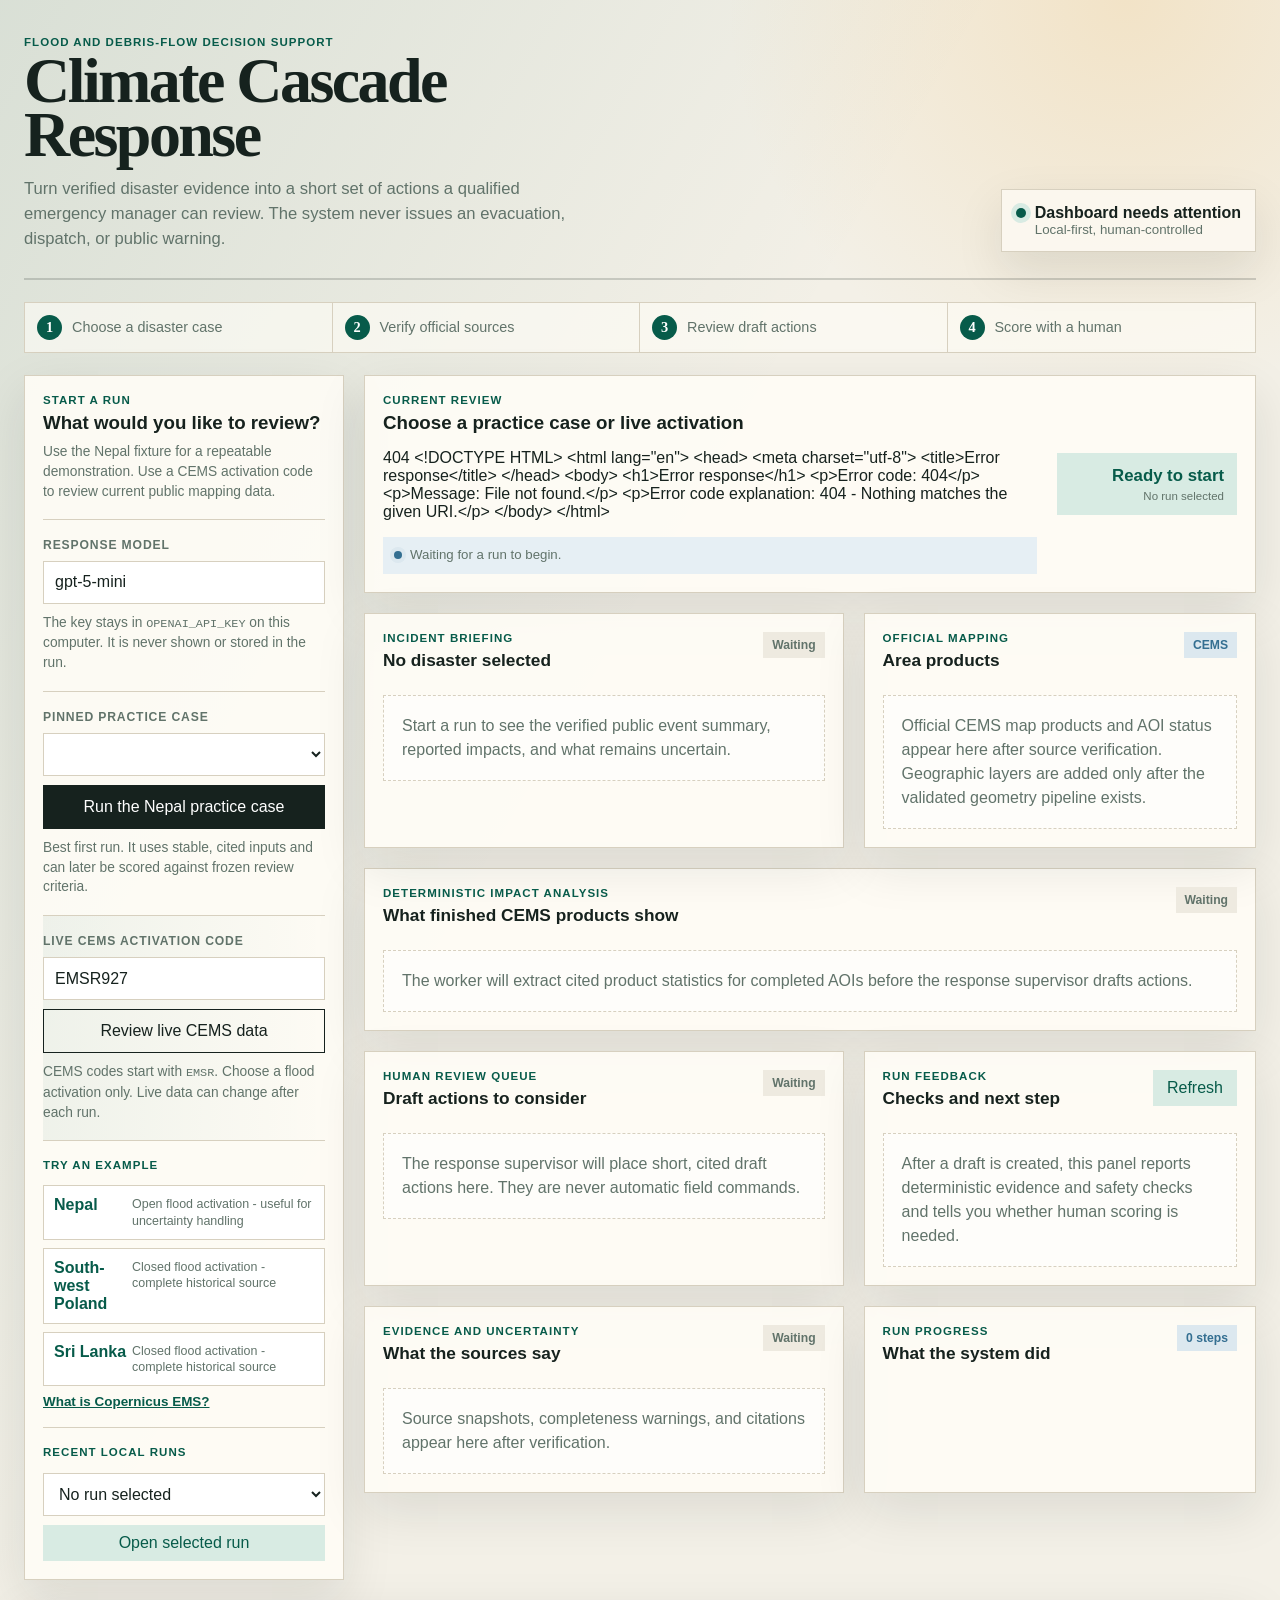
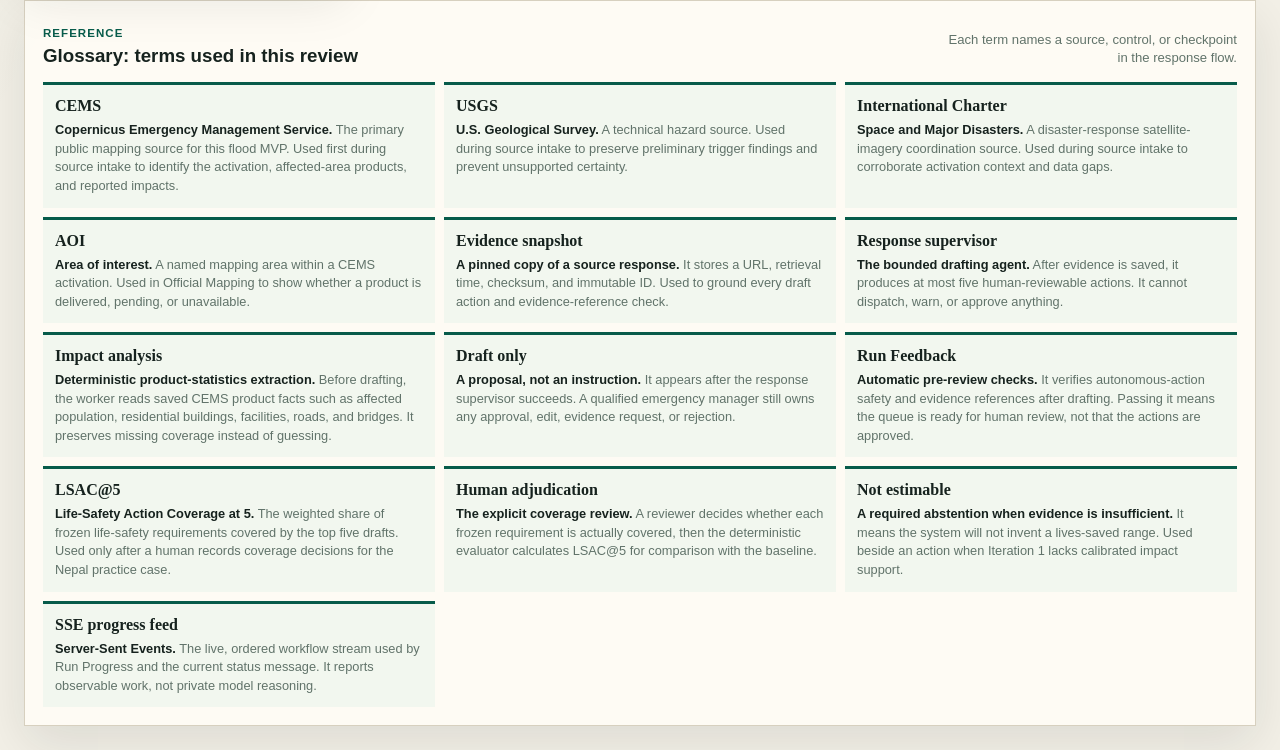
==== commit b1755988: "Implement Iteration 2 CEMS impact engine" ====
--- a/dashboard/index.html
+++ b/dashboard/index.html
@@ -34,6 +34,7 @@
         <section class="run-panel" aria-label="Disaster response run">
           <section class="run-banner"><div><p class="eyebrow">Current review</p><h2 id="runTitle">Choose a practice case or live activation</h2><p id="runSubtitle">The dashboard will explain what is known, what needs verification, and which draft actions need a person.</p><p id="liveStatus" class="live-status" aria-live="polite">Waiting for a run to begin.</p></div><div class="run-state" id="runStateBox"><span id="runState">Ready to start</span><small id="runMode">No run selected</small></div></section>
           <section class="incident-grid"><article class="surface incident-card"><div class="surface-heading"><div><p class="eyebrow">Incident briefing</p><h3 id="incidentTitle">No disaster selected</h3></div><span id="incidentBadge" class="badge">Waiting</span></div><div id="incidentPanel" class="empty-state">Start a run to see the verified public event summary, reported impacts, and what remains uncertain.</div></article><article class="surface map-card"><div class="surface-heading"><div><p class="eyebrow">Official mapping</p><h3>Area products</h3></div><span class="badge neutral">CEMS</span></div><div id="mapPanel" class="empty-state">Official CEMS map products and AOI status appear here after source verification. Geographic layers are added only after the validated geometry pipeline exists.</div></article></section>
+          <section class="surface impact-surface"><div class="surface-heading"><div><p class="eyebrow">Deterministic impact analysis</p><h3>What finished CEMS products show</h3></div><span id="impactStatus" class="badge">Waiting</span></div><div id="impactPanel" class="empty-state">The worker will extract cited product statistics for completed AOIs before the response supervisor drafts actions.</div></section>
           <section class="content-grid"><article class="surface actions-surface"><div class="surface-heading"><div><p class="eyebrow">Human review queue</p><h3>Draft actions to consider</h3></div><span id="actionStatus" class="badge">Waiting</span></div><div id="actionPanel" class="empty-state">The response supervisor will place short, cited draft actions here. They are never automatic field commands.</div></article><article class="surface feedback-surface"><div class="surface-heading"><div><p class="eyebrow">Run feedback</p><h3>Checks and next step</h3></div><button id="refreshRun" type="button" class="icon-button">Refresh</button></div><div id="evaluationPanel" class="empty-state">After a draft is created, this panel reports deterministic evidence and safety checks and tells you whether human scoring is needed.</div></article></section>
           <section class="content-grid lower-grid"><article class="surface evidence-surface"><div class="surface-heading"><div><p class="eyebrow">Evidence and uncertainty</p><h3>What the sources say</h3></div><span id="evidenceStatus" class="badge">Waiting</span></div><div id="evidencePanel" class="empty-state">Source snapshots, completeness warnings, and citations appear here after verification.</div></article><article class="surface progress-surface"><div class="surface-heading"><div><p class="eyebrow">Run progress</p><h3>What the system did</h3></div><span id="eventCount" class="badge neutral">0 steps</span></div><ol id="eventList" class="event-list"></ol></article></section>
         </section>
@@ -48,6 +49,7 @@
           <article><h3>AOI</h3><p><strong>Area of interest.</strong> A named mapping area within a CEMS activation. Used in Official Mapping to show whether a product is delivered, pending, or unavailable.</p></article>
           <article><h3>Evidence snapshot</h3><p><strong>A pinned copy of a source response.</strong> It stores a URL, retrieval time, checksum, and immutable ID. Used to ground every draft action and evidence-reference check.</p></article>
           <article><h3>Response supervisor</h3><p><strong>The bounded drafting agent.</strong> After evidence is saved, it produces at most five human-reviewable actions. It cannot dispatch, warn, or approve anything.</p></article>
+          <article><h3>Impact analysis</h3><p><strong>Deterministic product-statistics extraction.</strong> Before drafting, the worker reads saved CEMS product facts such as affected population, residential buildings, facilities, roads, and bridges. It preserves missing coverage instead of guessing.</p></article>
           <article><h3>Draft only</h3><p><strong>A proposal, not an instruction.</strong> It appears after the response supervisor succeeds. A qualified emergency manager still owns any approval, edit, evidence request, or rejection.</p></article>
           <article><h3>Run Feedback</h3><p><strong>Automatic pre-review checks.</strong> It verifies autonomous-action safety and evidence references after drafting. Passing it means the queue is ready for human review, not that the actions are approved.</p></article>
           <article><h3>LSAC@5</h3><p><strong>Life-Safety Action Coverage at 5.</strong> The weighted share of frozen life-safety requirements covered by the top five drafts. Used only after a human records coverage decisions for the Nepal practice case.</p></article>
--- a/dashboard/styles.css
+++ b/dashboard/styles.css
@@ -2,5 +2,6 @@
 .abstention{margin-top:9px!important;padding:8px;color:#6b441d!important;background:var(--amber-soft);font-size:.78rem!important;line-height:1.38}
 .action-failure{margin:0;padding:10px;color:var(--red);background:var(--red-soft);font-size:.83rem;line-height:1.4}
 .live-status{display:flex;align-items:center;gap:8px;margin:13px 0 0;padding:9px 11px;color:#49687b;background:#e6eff4;font-size:.83rem;line-height:1.4}.live-status::before{width:8px;height:8px;content:"";border-radius:50%;background:var(--blue);box-shadow:0 0 0 4px #dce8ef}.live-status[data-status="working"]::before{background:var(--amber);box-shadow:0 0 0 4px var(--amber-soft);animation:working-pulse 1.2s ease-in-out infinite}.live-status[data-status="awaiting_human_review"]{color:var(--green);background:var(--green-soft)}.live-status[data-status="awaiting_human_review"]::before{background:var(--green);box-shadow:0 0 0 4px #c1dfd3}.live-status[data-status="blocked"]{color:var(--red);background:var(--red-soft)}.live-status[data-status="blocked"]::before{background:var(--red);box-shadow:0 0 0 4px #ecc5bf}@keyframes working-pulse{50%{transform:scale(1.35);opacity:.55}}
+.impact-surface{margin-bottom:20px}.impact-list{display:grid;grid-template-columns:repeat(auto-fit,minmax(225px,1fr));gap:10px}.impact-card{padding:12px;border-top:3px solid var(--blue);background:#eef4f6}.impact-card h4{margin-bottom:7px}.impact-card p{margin:5px 0;color:#49687b;font-size:.81rem;line-height:1.4}.impact-note{grid-column:1/-1;margin:0;padding:10px;color:var(--muted);background:#f1efe8;font-size:.79rem;line-height:1.4}
 .glossary{margin-top:20px}.glossary-heading{align-items:end}.glossary-heading h2{margin:0}.glossary-heading>p{max-width:40ch;margin:0;color:var(--muted);font-size:.82rem;line-height:1.4;text-align:right}.glossary-grid{display:grid;grid-template-columns:repeat(3,minmax(0,1fr));gap:9px}.glossary-grid article{padding:12px;border-top:3px solid var(--green);background:rgba(216,235,227,.33)}.glossary-grid h3{margin-bottom:6px;font-family:Georgia,serif;font-size:1rem}.glossary-grid p{margin:0;color:var(--muted);font-size:.8rem;line-height:1.45}.glossary-grid strong{color:var(--ink)}
 @media(max-width:1100px){.workspace{grid-template-columns:280px minmax(0,1fr)}.incident-grid,.content-grid{grid-template-columns:1fr}.glossary-grid{grid-template-columns:repeat(2,minmax(0,1fr))}}@media(max-width:760px){.shell{padding:14px}.hero,.run-banner{align-items:stretch;flex-direction:column}.orientation{grid-template-columns:1fr 1fr}.orientation div:nth-child(2){border-right:0}.orientation div:nth-child(-n+2){border-bottom:1px solid var(--line)}.workspace,.glossary-grid{grid-template-columns:1fr}.metric-row{grid-template-columns:1fr}.run-state,.glossary-heading>p{text-align:left}}
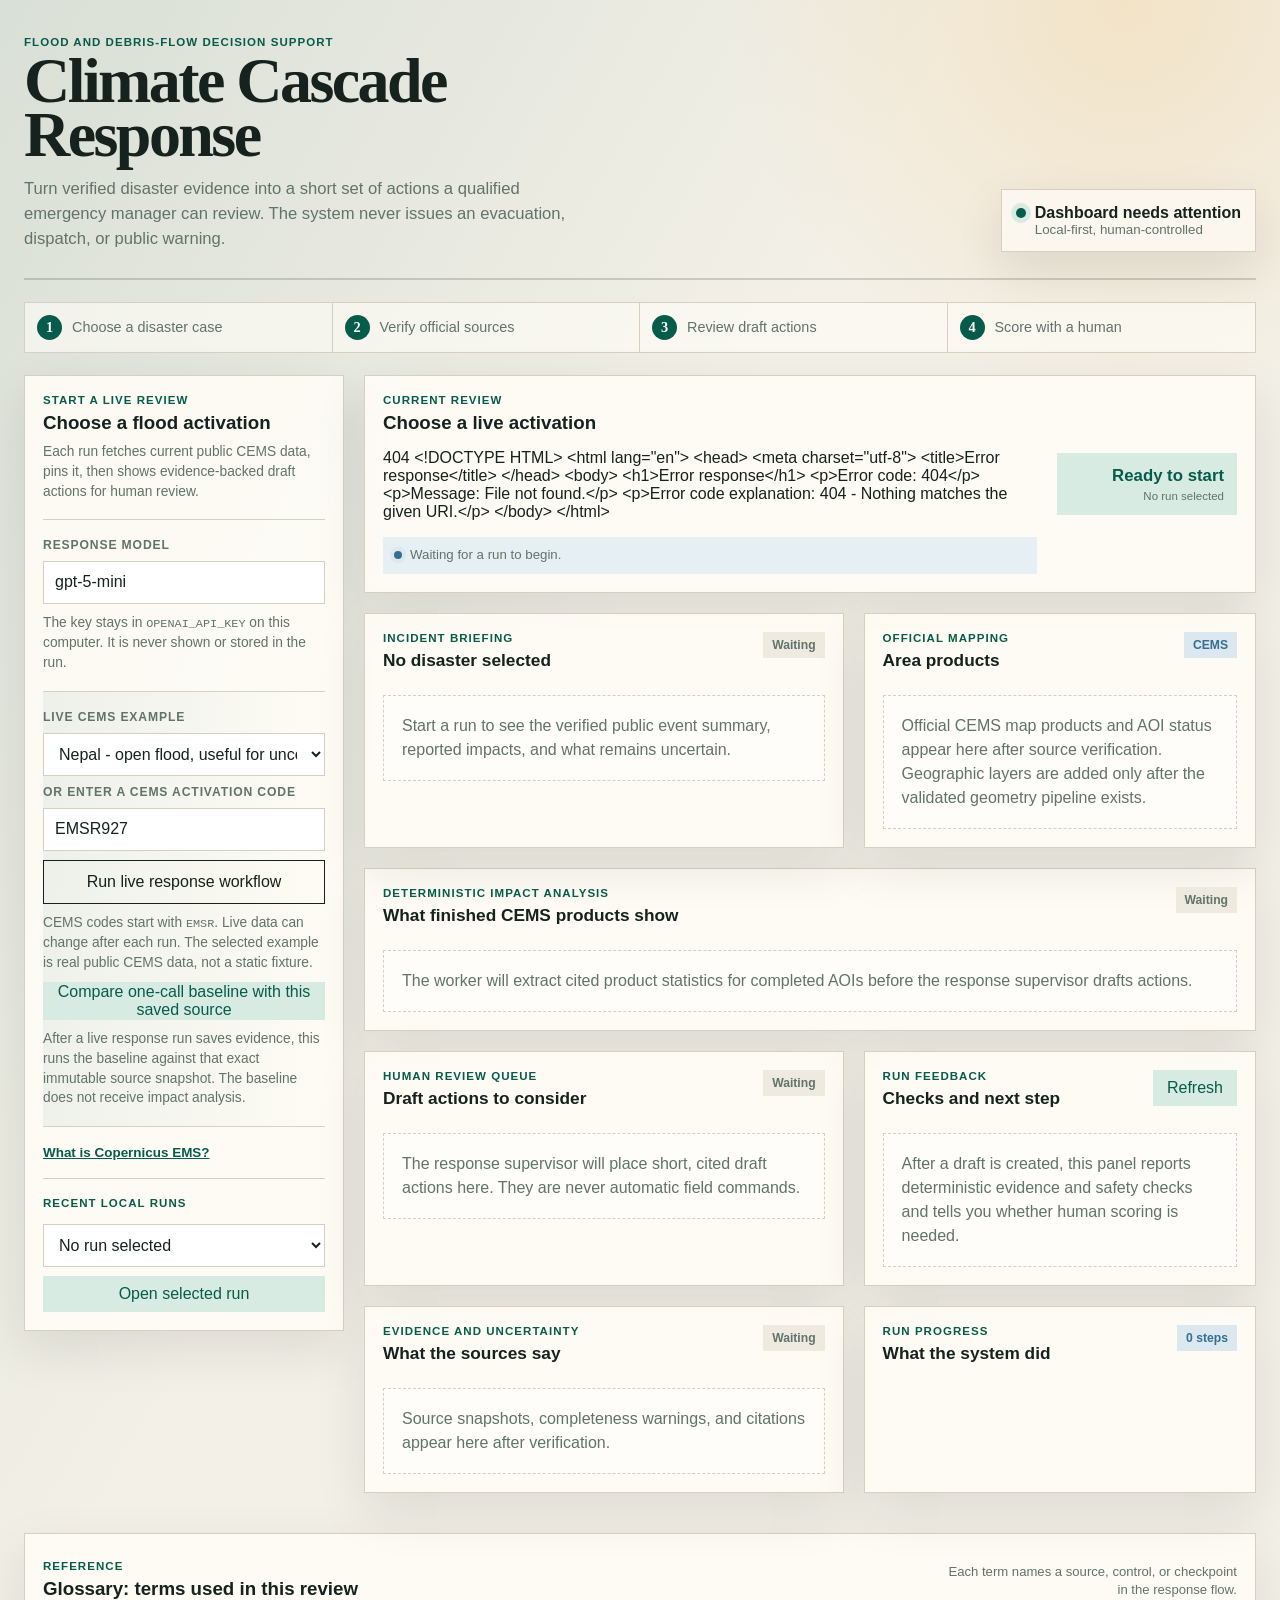
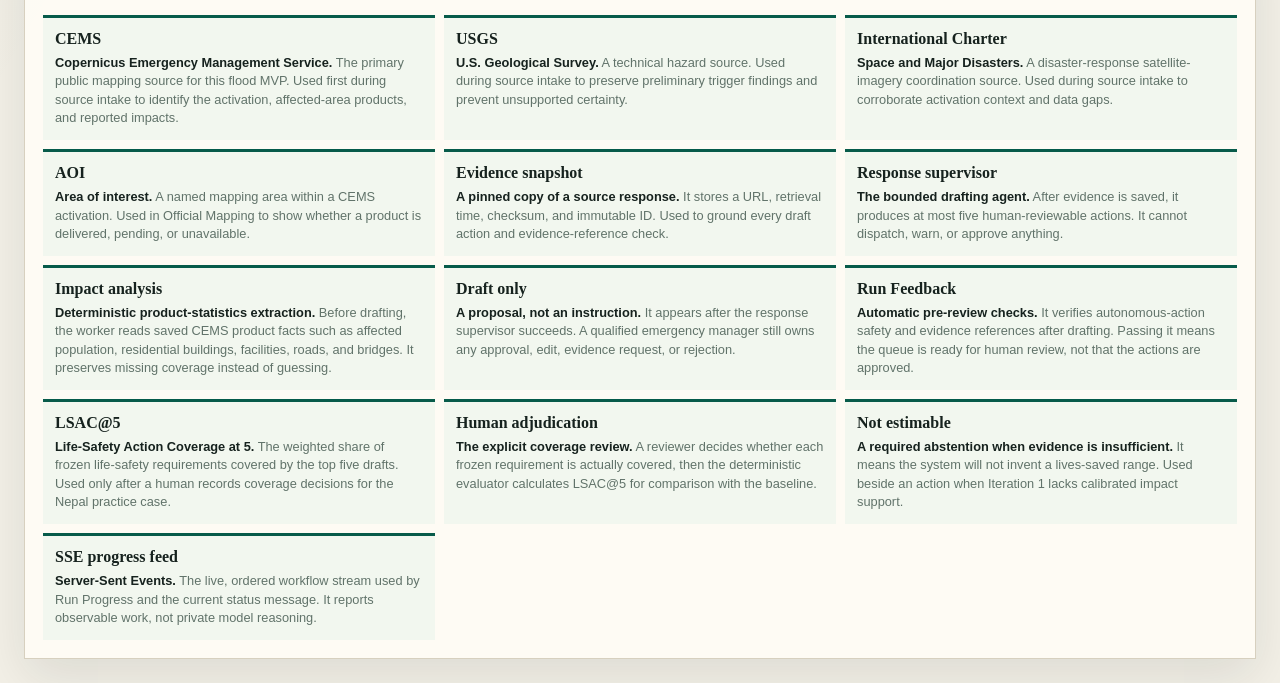
==== commit 88461227: "Add captured live baseline comparison" ====
--- a/dashboard/index.html
+++ b/dashboard/index.html
@@ -23,16 +23,15 @@
 
       <section class="workspace">
         <aside class="control-panel" aria-label="Start or revisit a run">
-          <div class="panel-intro"><p class="eyebrow">Start a run</p><h2>What would you like to review?</h2><p>Use the Nepal fixture for a repeatable demonstration. Use a CEMS activation code to review current public mapping data.</p></div>
+          <div class="panel-intro"><p class="eyebrow">Start a live review</p><h2>Choose a flood activation</h2><p>Each run fetches current public CEMS data, pins it, then shows evidence-backed draft actions for human review.</p></div>
           <div class="form-block"><label for="modelInput">Response model</label><input id="modelInput" value="gpt-5-mini" autocomplete="off" spellcheck="false"><p class="helper">The key stays in <code>OPENAI_API_KEY</code> on this computer. It is never shown or stored in the run.</p></div>
-          <div class="form-block"><label for="caseSelect">Pinned practice case</label><select id="caseSelect"></select><button id="startFixtureRun" type="button">Run the Nepal practice case</button><p class="helper">Best first run. It uses stable, cited inputs and can later be scored against frozen review criteria.</p></div>
-          <div class="form-block live-source"><label for="activationCode">Live CEMS activation code</label><input id="activationCode" value="EMSR927" autocomplete="off" spellcheck="false"><button id="startLiveRun" type="button" class="secondary">Review live CEMS data</button><p class="helper">CEMS codes start with <code>EMSR</code>. Choose a flood activation only. Live data can change after each run.</p></div>
-          <div class="example-block"><div class="section-label">Try an example</div><button class="example" data-activation="EMSR927" type="button"><strong>Nepal</strong><span>Open flood activation - useful for uncertainty handling</span></button><button class="example" data-activation="EMSR756" type="button"><strong>South-west Poland</strong><span>Closed flood activation - complete historical source</span></button><button class="example" data-activation="EMSR851" type="button"><strong>Sri Lanka</strong><span>Closed flood activation - complete historical source</span></button><a class="source-link" href="https://mapping.emergency.copernicus.eu/about/how-to-harvest-cems-mapping-data/emergency-response-data/" target="_blank" rel="noreferrer">What is Copernicus EMS?</a></div>
+          <div class="form-block live-source"><label for="exampleSelect">Live CEMS example</label><select id="exampleSelect"><option value="EMSR927">Nepal - open flood, useful for uncertainty handling</option><option value="EMSR756">South-west Poland - closed historical flood</option><option value="EMSR851">Sri Lanka - closed historical flood</option></select><label for="activationCode">Or enter a CEMS activation code</label><input id="activationCode" value="EMSR927" autocomplete="off" spellcheck="false"><button id="startLiveRun" type="button" class="secondary">Run live response workflow</button><p class="helper">CEMS codes start with <code>EMSR</code>. Live data can change after each run. The selected example is real public CEMS data, not a static fixture.</p><button id="startLiveBaseline" type="button" class="tertiary">Compare one-call baseline with this saved source</button><p class="helper">After a live response run saves evidence, this runs the baseline against that exact immutable source snapshot. The baseline does not receive impact analysis.</p></div>
+          <div class="example-block"><a class="source-link" href="https://mapping.emergency.copernicus.eu/about/how-to-harvest-cems-mapping-data/emergency-response-data/" target="_blank" rel="noreferrer">What is Copernicus EMS?</a></div>
           <div class="form-block run-picker"><div class="section-label">Recent local runs</div><select id="runSelect" aria-label="Recent runs"><option value="">No run selected</option></select><button id="inspectRun" type="button" class="tertiary">Open selected run</button></div>
         </aside>
 
         <section class="run-panel" aria-label="Disaster response run">
-          <section class="run-banner"><div><p class="eyebrow">Current review</p><h2 id="runTitle">Choose a practice case or live activation</h2><p id="runSubtitle">The dashboard will explain what is known, what needs verification, and which draft actions need a person.</p><p id="liveStatus" class="live-status" aria-live="polite">Waiting for a run to begin.</p></div><div class="run-state" id="runStateBox"><span id="runState">Ready to start</span><small id="runMode">No run selected</small></div></section>
+          <section class="run-banner"><div><p class="eyebrow">Current review</p><h2 id="runTitle">Choose a live activation</h2><p id="runSubtitle">The dashboard will explain what is known, what needs verification, and which draft actions need a person.</p><p id="liveStatus" class="live-status" aria-live="polite">Waiting for a run to begin.</p></div><div class="run-state" id="runStateBox"><span id="runState">Ready to start</span><small id="runMode">No run selected</small></div></section>
           <section class="incident-grid"><article class="surface incident-card"><div class="surface-heading"><div><p class="eyebrow">Incident briefing</p><h3 id="incidentTitle">No disaster selected</h3></div><span id="incidentBadge" class="badge">Waiting</span></div><div id="incidentPanel" class="empty-state">Start a run to see the verified public event summary, reported impacts, and what remains uncertain.</div></article><article class="surface map-card"><div class="surface-heading"><div><p class="eyebrow">Official mapping</p><h3>Area products</h3></div><span class="badge neutral">CEMS</span></div><div id="mapPanel" class="empty-state">Official CEMS map products and AOI status appear here after source verification. Geographic layers are added only after the validated geometry pipeline exists.</div></article></section>
           <section class="surface impact-surface"><div class="surface-heading"><div><p class="eyebrow">Deterministic impact analysis</p><h3>What finished CEMS products show</h3></div><span id="impactStatus" class="badge">Waiting</span></div><div id="impactPanel" class="empty-state">The worker will extract cited product statistics for completed AOIs before the response supervisor drafts actions.</div></section>
           <section class="content-grid"><article class="surface actions-surface"><div class="surface-heading"><div><p class="eyebrow">Human review queue</p><h3>Draft actions to consider</h3></div><span id="actionStatus" class="badge">Waiting</span></div><div id="actionPanel" class="empty-state">The response supervisor will place short, cited draft actions here. They are never automatic field commands.</div></article><article class="surface feedback-surface"><div class="surface-heading"><div><p class="eyebrow">Run feedback</p><h3>Checks and next step</h3></div><button id="refreshRun" type="button" class="icon-button">Refresh</button></div><div id="evaluationPanel" class="empty-state">After a draft is created, this panel reports deterministic evidence and safety checks and tells you whether human scoring is needed.</div></article></section>
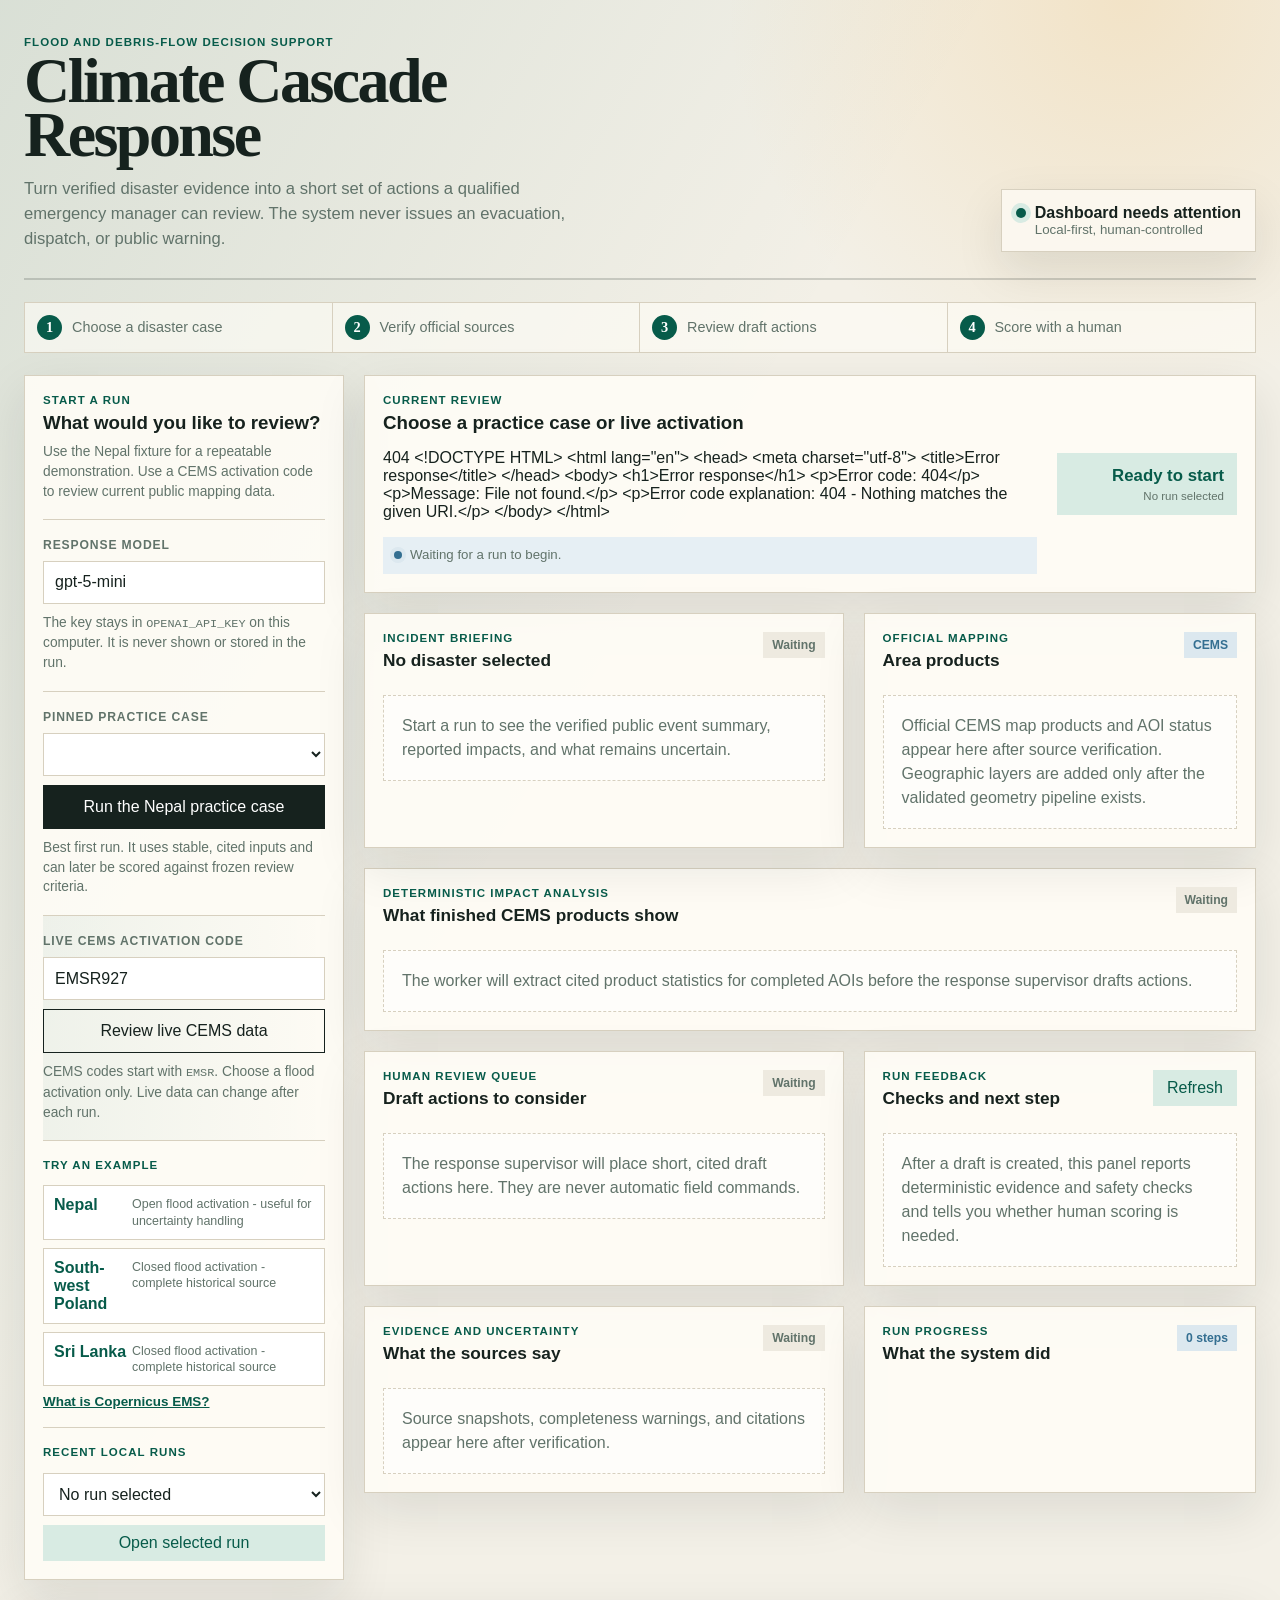
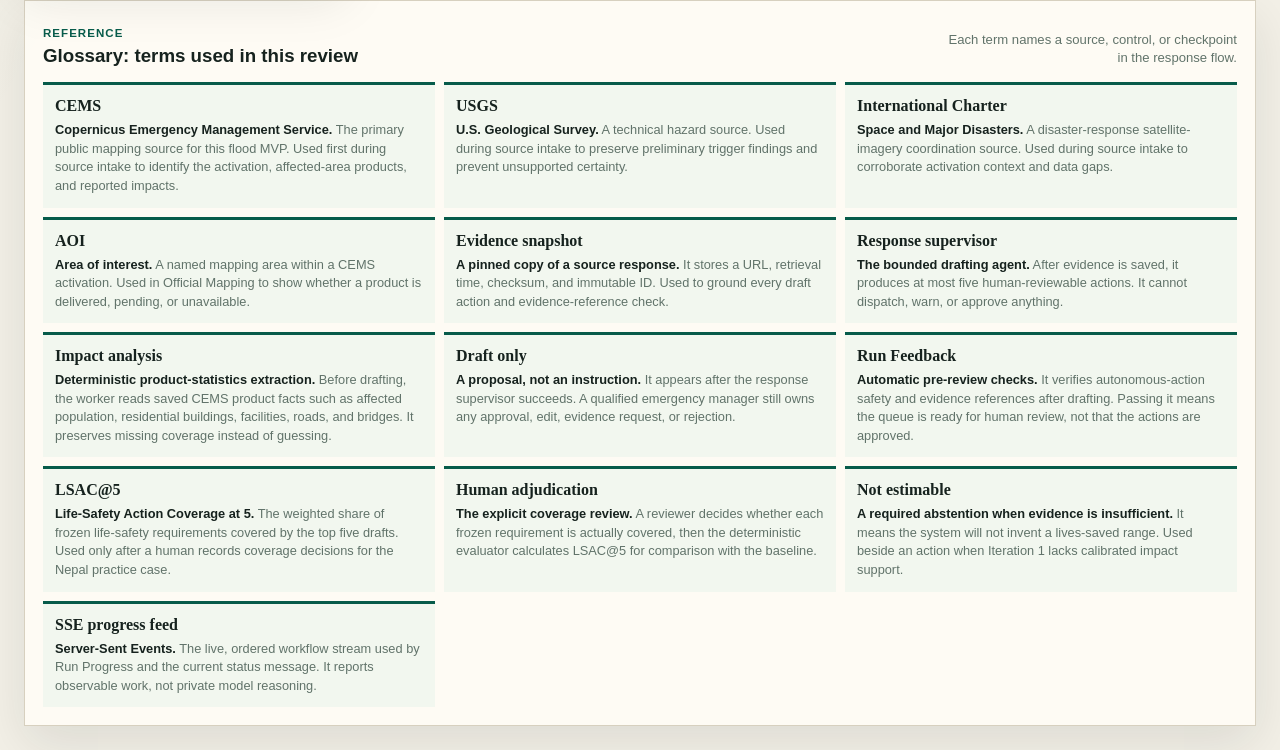
==== commit dcd4695a: "Revert "Merge pull request #6 from 0x-genesys/live_baseline_comparison" This reverts commit 5c9d822f" ====
--- a/dashboard/index.html
+++ b/dashboard/index.html
@@ -23,15 +23,16 @@
 
       <section class="workspace">
         <aside class="control-panel" aria-label="Start or revisit a run">
-          <div class="panel-intro"><p class="eyebrow">Start a live review</p><h2>Choose a flood activation</h2><p>Each run fetches current public CEMS data, pins it, then shows evidence-backed draft actions for human review.</p></div>
+          <div class="panel-intro"><p class="eyebrow">Start a run</p><h2>What would you like to review?</h2><p>Use the Nepal fixture for a repeatable demonstration. Use a CEMS activation code to review current public mapping data.</p></div>
           <div class="form-block"><label for="modelInput">Response model</label><input id="modelInput" value="gpt-5-mini" autocomplete="off" spellcheck="false"><p class="helper">The key stays in <code>OPENAI_API_KEY</code> on this computer. It is never shown or stored in the run.</p></div>
-          <div class="form-block live-source"><label for="exampleSelect">Live CEMS example</label><select id="exampleSelect"><option value="EMSR927">Nepal - open flood, useful for uncertainty handling</option><option value="EMSR756">South-west Poland - closed historical flood</option><option value="EMSR851">Sri Lanka - closed historical flood</option></select><label for="activationCode">Or enter a CEMS activation code</label><input id="activationCode" value="EMSR927" autocomplete="off" spellcheck="false"><button id="startLiveRun" type="button" class="secondary">Run live response workflow</button><p class="helper">CEMS codes start with <code>EMSR</code>. Live data can change after each run. The selected example is real public CEMS data, not a static fixture.</p><button id="startLiveBaseline" type="button" class="tertiary">Compare one-call baseline with this saved source</button><p class="helper">After a live response run saves evidence, this runs the baseline against that exact immutable source snapshot. The baseline does not receive impact analysis.</p></div>
-          <div class="example-block"><a class="source-link" href="https://mapping.emergency.copernicus.eu/about/how-to-harvest-cems-mapping-data/emergency-response-data/" target="_blank" rel="noreferrer">What is Copernicus EMS?</a></div>
+          <div class="form-block"><label for="caseSelect">Pinned practice case</label><select id="caseSelect"></select><button id="startFixtureRun" type="button">Run the Nepal practice case</button><p class="helper">Best first run. It uses stable, cited inputs and can later be scored against frozen review criteria.</p></div>
+          <div class="form-block live-source"><label for="activationCode">Live CEMS activation code</label><input id="activationCode" value="EMSR927" autocomplete="off" spellcheck="false"><button id="startLiveRun" type="button" class="secondary">Review live CEMS data</button><p class="helper">CEMS codes start with <code>EMSR</code>. Choose a flood activation only. Live data can change after each run.</p></div>
+          <div class="example-block"><div class="section-label">Try an example</div><button class="example" data-activation="EMSR927" type="button"><strong>Nepal</strong><span>Open flood activation - useful for uncertainty handling</span></button><button class="example" data-activation="EMSR756" type="button"><strong>South-west Poland</strong><span>Closed flood activation - complete historical source</span></button><button class="example" data-activation="EMSR851" type="button"><strong>Sri Lanka</strong><span>Closed flood activation - complete historical source</span></button><a class="source-link" href="https://mapping.emergency.copernicus.eu/about/how-to-harvest-cems-mapping-data/emergency-response-data/" target="_blank" rel="noreferrer">What is Copernicus EMS?</a></div>
           <div class="form-block run-picker"><div class="section-label">Recent local runs</div><select id="runSelect" aria-label="Recent runs"><option value="">No run selected</option></select><button id="inspectRun" type="button" class="tertiary">Open selected run</button></div>
         </aside>
 
         <section class="run-panel" aria-label="Disaster response run">
-          <section class="run-banner"><div><p class="eyebrow">Current review</p><h2 id="runTitle">Choose a live activation</h2><p id="runSubtitle">The dashboard will explain what is known, what needs verification, and which draft actions need a person.</p><p id="liveStatus" class="live-status" aria-live="polite">Waiting for a run to begin.</p></div><div class="run-state" id="runStateBox"><span id="runState">Ready to start</span><small id="runMode">No run selected</small></div></section>
+          <section class="run-banner"><div><p class="eyebrow">Current review</p><h2 id="runTitle">Choose a practice case or live activation</h2><p id="runSubtitle">The dashboard will explain what is known, what needs verification, and which draft actions need a person.</p><p id="liveStatus" class="live-status" aria-live="polite">Waiting for a run to begin.</p></div><div class="run-state" id="runStateBox"><span id="runState">Ready to start</span><small id="runMode">No run selected</small></div></section>
           <section class="incident-grid"><article class="surface incident-card"><div class="surface-heading"><div><p class="eyebrow">Incident briefing</p><h3 id="incidentTitle">No disaster selected</h3></div><span id="incidentBadge" class="badge">Waiting</span></div><div id="incidentPanel" class="empty-state">Start a run to see the verified public event summary, reported impacts, and what remains uncertain.</div></article><article class="surface map-card"><div class="surface-heading"><div><p class="eyebrow">Official mapping</p><h3>Area products</h3></div><span class="badge neutral">CEMS</span></div><div id="mapPanel" class="empty-state">Official CEMS map products and AOI status appear here after source verification. Geographic layers are added only after the validated geometry pipeline exists.</div></article></section>
           <section class="surface impact-surface"><div class="surface-heading"><div><p class="eyebrow">Deterministic impact analysis</p><h3>What finished CEMS products show</h3></div><span id="impactStatus" class="badge">Waiting</span></div><div id="impactPanel" class="empty-state">The worker will extract cited product statistics for completed AOIs before the response supervisor drafts actions.</div></section>
           <section class="content-grid"><article class="surface actions-surface"><div class="surface-heading"><div><p class="eyebrow">Human review queue</p><h3>Draft actions to consider</h3></div><span id="actionStatus" class="badge">Waiting</span></div><div id="actionPanel" class="empty-state">The response supervisor will place short, cited draft actions here. They are never automatic field commands.</div></article><article class="surface feedback-surface"><div class="surface-heading"><div><p class="eyebrow">Run feedback</p><h3>Checks and next step</h3></div><button id="refreshRun" type="button" class="icon-button">Refresh</button></div><div id="evaluationPanel" class="empty-state">After a draft is created, this panel reports deterministic evidence and safety checks and tells you whether human scoring is needed.</div></article></section>
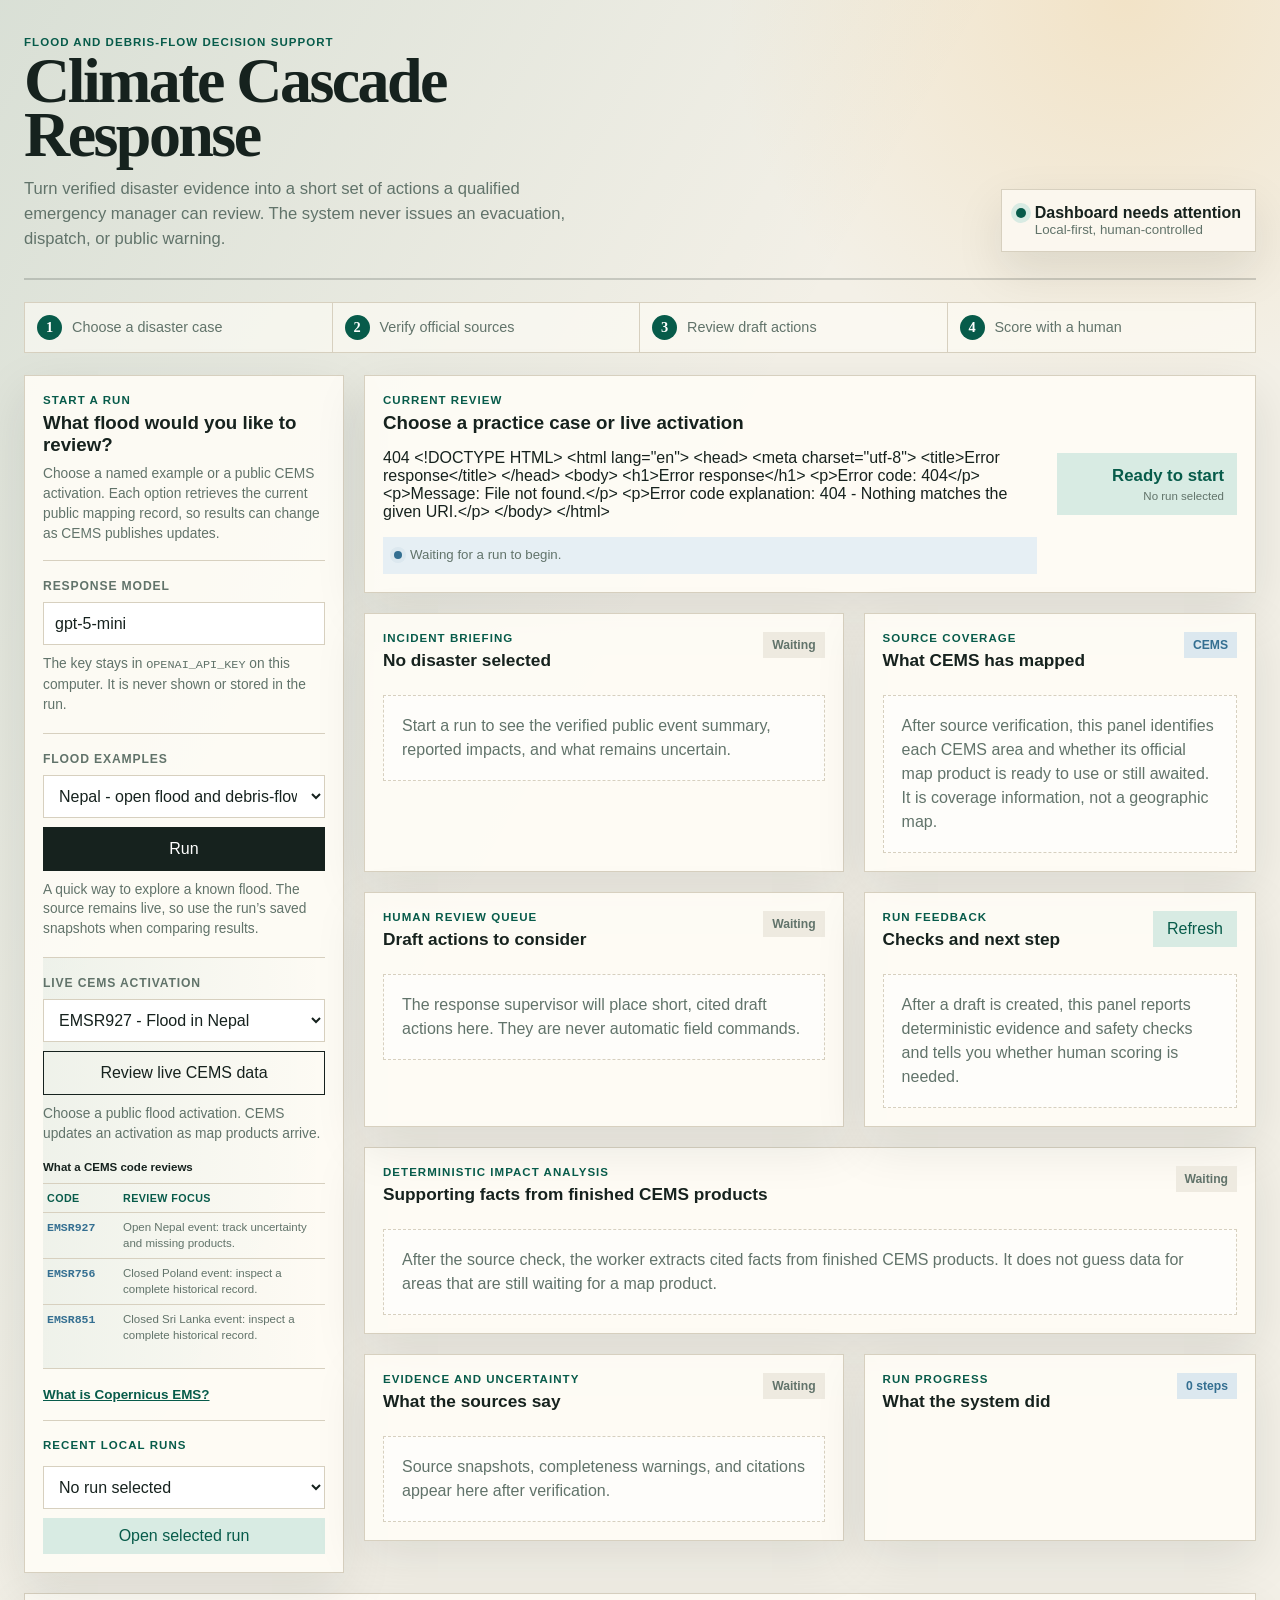
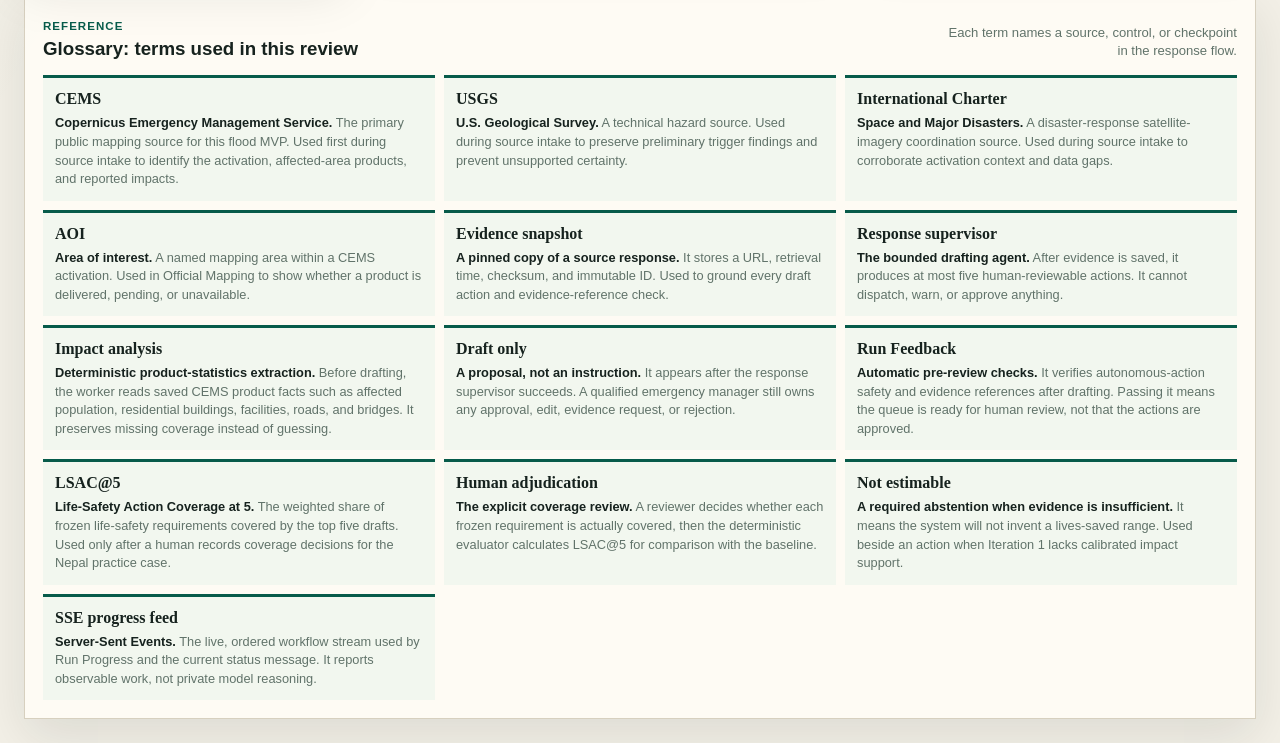
==== commit 2544ef22: "Refine live CEMS dashboard review flow" ====
--- a/dashboard/index.html
+++ b/dashboard/index.html
@@ -23,19 +23,19 @@
 
       <section class="workspace">
         <aside class="control-panel" aria-label="Start or revisit a run">
-          <div class="panel-intro"><p class="eyebrow">Start a run</p><h2>What would you like to review?</h2><p>Use the Nepal fixture for a repeatable demonstration. Use a CEMS activation code to review current public mapping data.</p></div>
+          <div class="panel-intro"><p class="eyebrow">Start a run</p><h2>What flood would you like to review?</h2><p>Choose a named example or a public CEMS activation. Each option retrieves the current public mapping record, so results can change as CEMS publishes updates.</p></div>
           <div class="form-block"><label for="modelInput">Response model</label><input id="modelInput" value="gpt-5-mini" autocomplete="off" spellcheck="false"><p class="helper">The key stays in <code>OPENAI_API_KEY</code> on this computer. It is never shown or stored in the run.</p></div>
-          <div class="form-block"><label for="caseSelect">Pinned practice case</label><select id="caseSelect"></select><button id="startFixtureRun" type="button">Run the Nepal practice case</button><p class="helper">Best first run. It uses stable, cited inputs and can later be scored against frozen review criteria.</p></div>
-          <div class="form-block live-source"><label for="activationCode">Live CEMS activation code</label><input id="activationCode" value="EMSR927" autocomplete="off" spellcheck="false"><button id="startLiveRun" type="button" class="secondary">Review live CEMS data</button><p class="helper">CEMS codes start with <code>EMSR</code>. Choose a flood activation only. Live data can change after each run.</p></div>
-          <div class="example-block"><div class="section-label">Try an example</div><button class="example" data-activation="EMSR927" type="button"><strong>Nepal</strong><span>Open flood activation - useful for uncertainty handling</span></button><button class="example" data-activation="EMSR756" type="button"><strong>South-west Poland</strong><span>Closed flood activation - complete historical source</span></button><button class="example" data-activation="EMSR851" type="button"><strong>Sri Lanka</strong><span>Closed flood activation - complete historical source</span></button><a class="source-link" href="https://mapping.emergency.copernicus.eu/about/how-to-harvest-cems-mapping-data/emergency-response-data/" target="_blank" rel="noreferrer">What is Copernicus EMS?</a></div>
+          <div class="form-block"><label for="exampleSelect">Flood examples</label><select id="exampleSelect"><option value="EMSR927">Nepal - open flood and debris-flow activation</option><option value="EMSR756">South-west Poland - closed historical flood</option><option value="EMSR851">Sri Lanka - closed historical flood</option></select><button id="startExampleRun" type="button">Run</button><p class="helper">A quick way to explore a known flood. The source remains live, so use the run’s saved snapshots when comparing results.</p></div>
+          <div class="form-block live-source"><label for="activationSelect">Live CEMS activation</label><select id="activationSelect"><option value="EMSR927">EMSR927 - Flood in Nepal</option><option value="EMSR756">EMSR756 - Flood in South-west Poland</option><option value="EMSR851">EMSR851 - Flood in Sri Lanka</option></select><button id="startLiveRun" type="button" class="secondary">Review live CEMS data</button><p class="helper">Choose a public flood activation. CEMS updates an activation as map products arrive.</p><table class="activation-guide"><caption>What a CEMS code reviews</caption><thead><tr><th>Code</th><th>Review focus</th></tr></thead><tbody><tr><td>EMSR927</td><td>Open Nepal event: track uncertainty and missing products.</td></tr><tr><td>EMSR756</td><td>Closed Poland event: inspect a complete historical record.</td></tr><tr><td>EMSR851</td><td>Closed Sri Lanka event: inspect a complete historical record.</td></tr></tbody></table></div>
+          <div class="example-block"><a class="source-link" href="https://mapping.emergency.copernicus.eu/about/how-to-harvest-cems-mapping-data/emergency-response-data/" target="_blank" rel="noreferrer">What is Copernicus EMS?</a></div>
           <div class="form-block run-picker"><div class="section-label">Recent local runs</div><select id="runSelect" aria-label="Recent runs"><option value="">No run selected</option></select><button id="inspectRun" type="button" class="tertiary">Open selected run</button></div>
         </aside>
 
         <section class="run-panel" aria-label="Disaster response run">
           <section class="run-banner"><div><p class="eyebrow">Current review</p><h2 id="runTitle">Choose a practice case or live activation</h2><p id="runSubtitle">The dashboard will explain what is known, what needs verification, and which draft actions need a person.</p><p id="liveStatus" class="live-status" aria-live="polite">Waiting for a run to begin.</p></div><div class="run-state" id="runStateBox"><span id="runState">Ready to start</span><small id="runMode">No run selected</small></div></section>
-          <section class="incident-grid"><article class="surface incident-card"><div class="surface-heading"><div><p class="eyebrow">Incident briefing</p><h3 id="incidentTitle">No disaster selected</h3></div><span id="incidentBadge" class="badge">Waiting</span></div><div id="incidentPanel" class="empty-state">Start a run to see the verified public event summary, reported impacts, and what remains uncertain.</div></article><article class="surface map-card"><div class="surface-heading"><div><p class="eyebrow">Official mapping</p><h3>Area products</h3></div><span class="badge neutral">CEMS</span></div><div id="mapPanel" class="empty-state">Official CEMS map products and AOI status appear here after source verification. Geographic layers are added only after the validated geometry pipeline exists.</div></article></section>
-          <section class="surface impact-surface"><div class="surface-heading"><div><p class="eyebrow">Deterministic impact analysis</p><h3>What finished CEMS products show</h3></div><span id="impactStatus" class="badge">Waiting</span></div><div id="impactPanel" class="empty-state">The worker will extract cited product statistics for completed AOIs before the response supervisor drafts actions.</div></section>
+          <section class="incident-grid"><article class="surface incident-card"><div class="surface-heading"><div><p class="eyebrow">Incident briefing</p><h3 id="incidentTitle">No disaster selected</h3></div><span id="incidentBadge" class="badge">Waiting</span></div><div id="incidentPanel" class="empty-state">Start a run to see the verified public event summary, reported impacts, and what remains uncertain.</div></article><article class="surface map-card"><div class="surface-heading"><div><p class="eyebrow">Source coverage</p><h3>What CEMS has mapped</h3></div><span class="badge neutral">CEMS</span></div><div id="mapPanel" class="empty-state">After source verification, this panel identifies each CEMS area and whether its official map product is ready to use or still awaited. It is coverage information, not a geographic map.</div></article></section>
           <section class="content-grid"><article class="surface actions-surface"><div class="surface-heading"><div><p class="eyebrow">Human review queue</p><h3>Draft actions to consider</h3></div><span id="actionStatus" class="badge">Waiting</span></div><div id="actionPanel" class="empty-state">The response supervisor will place short, cited draft actions here. They are never automatic field commands.</div></article><article class="surface feedback-surface"><div class="surface-heading"><div><p class="eyebrow">Run feedback</p><h3>Checks and next step</h3></div><button id="refreshRun" type="button" class="icon-button">Refresh</button></div><div id="evaluationPanel" class="empty-state">After a draft is created, this panel reports deterministic evidence and safety checks and tells you whether human scoring is needed.</div></article></section>
+          <section class="surface impact-surface"><div class="surface-heading"><div><p class="eyebrow">Deterministic impact analysis</p><h3>Supporting facts from finished CEMS products</h3></div><span id="impactStatus" class="badge">Waiting</span></div><div id="impactPanel" class="empty-state">After the source check, the worker extracts cited facts from finished CEMS products. It does not guess data for areas that are still waiting for a map product.</div></section>
           <section class="content-grid lower-grid"><article class="surface evidence-surface"><div class="surface-heading"><div><p class="eyebrow">Evidence and uncertainty</p><h3>What the sources say</h3></div><span id="evidenceStatus" class="badge">Waiting</span></div><div id="evidencePanel" class="empty-state">Source snapshots, completeness warnings, and citations appear here after verification.</div></article><article class="surface progress-surface"><div class="surface-heading"><div><p class="eyebrow">Run progress</p><h3>What the system did</h3></div><span id="eventCount" class="badge neutral">0 steps</span></div><ol id="eventList" class="event-list"></ol></article></section>
         </section>
       </section>
--- a/dashboard/styles.css
+++ b/dashboard/styles.css
@@ -1,4 +1,4 @@
-:root{--ink:#16221e;--muted:#61736a;--paper:#f3f0e7;--panel:#fffdf7;--line:#d7d0bf;--green:#075b4a;--green-soft:#d8ebe3;--amber:#a65d16;--amber-soft:#f6e0be;--red:#9b3028;--red-soft:#f3d9d5;--blue:#346f91;--shadow:0 18px 48px rgba(24,32,29,.1)}*{box-sizing:border-box}body{margin:0;color:var(--ink);background:radial-gradient(circle at 88% 0,rgba(238,175,71,.2),transparent 25rem),linear-gradient(120deg,rgba(7,91,74,.11),transparent 38%),var(--paper);font-family:"Avenir Next","Trebuchet MS",sans-serif}button,input,select{font:inherit}button{border:1px solid var(--ink);min-height:44px;padding:0 13px;color:#fff;background:var(--ink);cursor:pointer;transition:transform .18s ease,background .18s ease}button:hover{background:var(--green);border-color:var(--green);transform:translateY(-1px)}input,select{width:100%;min-height:43px;padding:0 11px;border:1px solid var(--line);color:var(--ink);background:#fff}a{color:var(--green)}code{font-family:"SFMono-Regular",Consolas,monospace;font-size:.86em}.shell{width:min(1540px,100%);margin:auto;padding:24px}.hero{display:flex;align-items:flex-end;justify-content:space-between;gap:30px;min-height:174px;padding:12px 0 26px;border-bottom:2px solid rgba(22,34,30,.18)}.eyebrow,.section-label{margin:0 0 6px;color:var(--green);font-weight:800;font-size:.72rem;letter-spacing:.09em;text-transform:uppercase}h1,h2,h3,h4,p{margin-top:0}h1{margin-bottom:14px;font-family:Georgia,"Times New Roman",serif;font-size:clamp(2.6rem,5vw,5rem);line-height:.85;letter-spacing:-.04em}h2{font-size:1.17rem}h3{margin:0;font-size:1.08rem}h4{margin:3px 0 7px;font-family:Georgia,serif;font-size:1.1rem}.hero-copy{max-width:61ch;margin-bottom:0;color:var(--muted);font-size:1.04rem;line-height:1.5}.hero-status{display:grid;grid-template-columns:auto 1fr;align-items:center;column-gap:9px;min-width:215px;padding:14px;border:1px solid var(--line);background:rgba(255,253,247,.72);font-weight:800;box-shadow:var(--shadow)}.hero-status small{grid-column:2;color:var(--muted);font-weight:500}.pulse{width:10px;height:10px;border-radius:50%;background:var(--green);box-shadow:0 0 0 5px var(--green-soft)}.orientation{display:grid;grid-template-columns:repeat(4,minmax(0,1fr));margin:22px 0;border:1px solid var(--line);background:rgba(255,253,247,.62)}.orientation div{display:flex;align-items:center;gap:10px;min-width:0;padding:12px;border-right:1px solid var(--line);color:var(--muted);font-size:.9rem}.orientation div:last-child{border-right:0}.orientation b{display:grid;place-items:center;flex:0 0 25px;width:25px;height:25px;color:#fff;background:var(--green);border-radius:50%;font-family:Georgia,serif}.workspace{display:grid;grid-template-columns:320px minmax(0,1fr);gap:20px;align-items:start}.control-panel,.surface,.run-banner{border:1px solid var(--line);background:rgba(255,253,247,.89);box-shadow:var(--shadow)}.control-panel{padding:18px}.panel-intro{padding-bottom:17px;border-bottom:1px solid var(--line)}.panel-intro h2{margin-bottom:8px}.panel-intro p:last-child,.helper{margin-bottom:0;color:var(--muted);font-size:.86rem;line-height:1.45}.form-block{display:grid;gap:9px;padding:18px 0;border-bottom:1px solid var(--line)}label{color:var(--muted);font-size:.76rem;font-weight:800;letter-spacing:.07em;text-transform:uppercase}.secondary{color:var(--ink);background:transparent}.tertiary,.icon-button{min-height:36px;color:var(--green);background:var(--green-soft);border-color:transparent}.live-source{background:linear-gradient(90deg,rgba(7,91,74,.06),transparent)}.example-block{display:grid;gap:8px;padding:18px 0;border-bottom:1px solid var(--line)}.example{display:grid;grid-template-columns:78px 1fr;min-height:0;padding:10px;color:var(--ink);border-color:var(--line);background:#fff;text-align:left}.example strong{color:var(--green)}.example span{color:var(--muted);font-size:.78rem;line-height:1.3}.source-link{font-size:.84rem;font-weight:700}.run-picker{border-bottom:0;padding-bottom:0}.run-panel{min-width:0}.run-banner{display:flex;align-items:center;justify-content:space-between;gap:20px;min-height:117px;margin-bottom:20px;padding:18px}.run-banner p:last-child{margin-bottom:0;color:var(--muted)}.run-state{min-width:180px;padding:13px;color:var(--green);background:var(--green-soft);text-align:right}.run-state span,.run-state small{display:block}.run-state span{font-size:1.05rem;font-weight:900}.run-state small{margin-top:4px;color:var(--muted);font-size:.72rem;overflow-wrap:anywhere}.run-state[data-state="blocked"]{color:var(--red);background:var(--red-soft)}.incident-grid,.content-grid{display:grid;grid-template-columns:minmax(0,1.1fr) minmax(0,.9fr);gap:20px;margin-bottom:20px}.surface{min-width:0;padding:18px}.surface-heading{display:flex;align-items:start;justify-content:space-between;gap:12px;min-height:48px;margin-bottom:15px}.badge{display:inline-block;flex:0 0 auto;padding:6px 9px;color:var(--muted);background:#eeeae0;font-size:.76rem;font-weight:800;white-space:nowrap}.badge.good{color:var(--green);background:var(--green-soft)}.badge.warning{color:var(--amber);background:var(--amber-soft)}.badge.danger{color:var(--red);background:var(--red-soft)}.badge.neutral{color:var(--blue);background:#dce8ef}.empty-state{padding:18px;color:var(--muted);border:1px dashed var(--line);background:rgba(255,255,255,.58);line-height:1.5}.incident-content{display:grid;gap:15px}.incident-summary{margin-bottom:0;font-family:Georgia,serif;font-size:1.05rem;line-height:1.45}.metric-row{display:grid;grid-template-columns:repeat(3,minmax(0,1fr));gap:8px}.metric{min-width:0;padding:10px;border-top:3px solid var(--green);background:rgba(216,235,227,.38)}.metric strong,.metric span,.metric small{display:block}.metric strong{font-family:Georgia,serif;font-size:1.35rem}.metric span{font-size:.8rem;line-height:1.2}.metric small{margin-top:6px;color:var(--muted);font-size:.67rem;line-height:1.25}.uncertainty-callout{padding:10px;border-left:4px solid var(--amber);background:var(--amber-soft);color:#6b441d;font-size:.87rem;line-height:1.4}.map-content{display:grid;gap:13px}.map-schematic{position:relative;display:grid;grid-template-columns:repeat(auto-fit,minmax(118px,1fr));gap:8px;min-height:115px;padding:18px 6px 6px;overflow:hidden;background:linear-gradient(145deg,#e0ece6,#f7f4e8)}.river-line{position:absolute;top:51%;left:-5%;width:110%;height:14px;border:3px solid rgba(52,111,145,.55);border-color:rgba(52,111,145,.55) transparent transparent;border-radius:50%;transform:rotate(-4deg)}.aoi-node{position:relative;z-index:1;min-width:0;padding:10px;background:#fff;border-bottom:3px solid var(--amber);box-shadow:0 4px 11px rgba(24,32,29,.12)}.aoi-node.ready{border-color:var(--green)}.aoi-node strong,.aoi-node small{display:block;overflow-wrap:anywhere}.aoi-node strong{font-size:.83rem}.aoi-node small{color:var(--muted);font-size:.69rem}.map-note{margin-bottom:0;color:var(--muted);font-size:.79rem;line-height:1.4}.external-links{display:flex;flex-wrap:wrap;gap:8px}.external-links a{padding:7px 9px;border:1px solid var(--line);background:#fff;font-size:.78rem;font-weight:800;text-decoration:none}.action-list{display:grid;gap:10px}.action-card{position:relative;display:grid;grid-template-columns:31px minmax(0,1fr) auto;gap:10px;padding:13px;border:1px solid var(--line);background:#fff}.action-number{display:grid;place-items:center;width:27px;height:27px;color:#fff;background:var(--green);border-radius:50%;font-family:Georgia,serif;font-weight:800}.action-card p{margin-bottom:0;color:var(--muted);font-size:.84rem}.action-meta{color:var(--green)!important;font-size:.72rem!important;font-weight:800;letter-spacing:.03em;text-transform:uppercase}.draft-label{align-self:start;padding:4px 6px;color:var(--amber);background:var(--amber-soft);font-size:.68rem;font-weight:900;text-transform:uppercase}.evidence-chips{display:flex;flex-wrap:wrap;gap:5px;margin-top:8px}.evidence-chips span{padding:3px 6px;color:var(--blue);background:#e4edf2;font-family:monospace;font-size:.71rem}.limitations{margin:0;padding:10px;color:var(--muted);background:#f1efe8;font-size:.82rem;line-height:1.4}.evaluation-content,.evidence-content{display:grid;gap:12px}.check-row{display:grid;grid-template-columns:auto minmax(0,1fr);gap:10px;align-items:start}.check{padding:4px 6px;color:var(--green);background:var(--green-soft);font-size:.69rem;font-weight:900;text-transform:uppercase}.check.fail{color:var(--red);background:var(--red-soft)}.check-row strong,.check-row p{display:block}.check-row p{margin:3px 0 0;color:var(--muted);font-size:.81rem;line-height:1.35}.review-next{padding:12px;border-left:4px solid var(--blue);background:#e6eff4}.review-next p{margin:4px 0 7px;color:#49687b;font-size:.83rem;line-height:1.4}.review-next code{color:var(--blue)}.finding-list{display:grid;gap:8px}.finding{padding:10px;border-left:4px solid var(--green);background:#fff}.finding.warning{border-color:var(--amber)}.finding.blocker{border-color:var(--red)}.finding strong{font-size:.83rem}.finding p{margin:3px 0 0;color:var(--muted);font-size:.81rem;line-height:1.35}.source-list{display:grid;gap:7px}.source-list h4{margin:0;font-size:.82rem;text-transform:uppercase;letter-spacing:.05em}.source-list a{display:flex;justify-content:space-between;gap:10px;padding:8px;border:1px solid var(--line);background:#fff;color:var(--green);font-size:.8rem;font-weight:800;text-decoration:none}.source-list small{color:var(--muted);font-family:monospace;font-size:.68rem}.event-list{display:grid;gap:0;margin:0;padding:0;list-style:none}.event{display:grid;grid-template-columns:16px minmax(0,1fr);gap:8px;padding:9px 0;border-bottom:1px solid var(--line)}.event:last-child{border-bottom:0}.event-dot{width:8px;height:8px;margin-top:5px;border-radius:50%;background:var(--blue)}.event-dot.leased{background:var(--amber)}.event-dot.released{background:var(--green)}.event strong{font-size:.84rem;text-transform:capitalize}.event p{margin:2px 0 3px;color:var(--muted);font-size:.78rem;line-height:1.35}.event small{color:var(--muted);font-size:.68rem}.muted{color:var(--muted)}
+:root{--ink:#16221e;--muted:#61736a;--paper:#f3f0e7;--panel:#fffdf7;--line:#d7d0bf;--green:#075b4a;--green-soft:#d8ebe3;--amber:#a65d16;--amber-soft:#f6e0be;--red:#9b3028;--red-soft:#f3d9d5;--blue:#346f91;--shadow:0 18px 48px rgba(24,32,29,.1)}*{box-sizing:border-box}body{margin:0;color:var(--ink);background:radial-gradient(circle at 88% 0,rgba(238,175,71,.2),transparent 25rem),linear-gradient(120deg,rgba(7,91,74,.11),transparent 38%),var(--paper);font-family:"Avenir Next","Trebuchet MS",sans-serif}button,input,select,textarea{font:inherit}button{border:1px solid var(--ink);min-height:44px;padding:0 13px;color:#fff;background:var(--ink);cursor:pointer;transition:transform .18s ease,background .18s ease}button:hover{background:var(--green);border-color:var(--green);transform:translateY(-1px)}button:disabled{cursor:wait;opacity:.7;transform:none}input,select,textarea{width:100%;min-height:43px;padding:9px 11px;border:1px solid var(--line);color:var(--ink);background:#fff}textarea{min-height:92px;resize:vertical}a{color:var(--green)}code{font-family:"SFMono-Regular",Consolas,monospace;font-size:.86em}.shell{width:min(1540px,100%);margin:auto;padding:24px}.hero{display:flex;align-items:flex-end;justify-content:space-between;gap:30px;min-height:174px;padding:12px 0 26px;border-bottom:2px solid rgba(22,34,30,.18)}.eyebrow,.section-label{margin:0 0 6px;color:var(--green);font-weight:800;font-size:.72rem;letter-spacing:.09em;text-transform:uppercase}h1,h2,h3,h4,p{margin-top:0}h1{margin-bottom:14px;font-family:Georgia,"Times New Roman",serif;font-size:clamp(2.6rem,5vw,5rem);line-height:.85;letter-spacing:-.04em}h2{font-size:1.17rem}h3{margin:0;font-size:1.08rem}h4{margin:3px 0 7px;font-family:Georgia,serif;font-size:1.1rem}.hero-copy{max-width:61ch;margin-bottom:0;color:var(--muted);font-size:1.04rem;line-height:1.5}.hero-status{display:grid;grid-template-columns:auto 1fr;align-items:center;column-gap:9px;min-width:215px;padding:14px;border:1px solid var(--line);background:rgba(255,253,247,.72);font-weight:800;box-shadow:var(--shadow)}.hero-status small{grid-column:2;color:var(--muted);font-weight:500}.pulse{width:10px;height:10px;border-radius:50%;background:var(--green);box-shadow:0 0 0 5px var(--green-soft)}.orientation{display:grid;grid-template-columns:repeat(4,minmax(0,1fr));margin:22px 0;border:1px solid var(--line);background:rgba(255,253,247,.62)}.orientation div{display:flex;align-items:center;gap:10px;min-width:0;padding:12px;border-right:1px solid var(--line);color:var(--muted);font-size:.9rem}.orientation div:last-child{border-right:0}.orientation b{display:grid;place-items:center;flex:0 0 25px;width:25px;height:25px;color:#fff;background:var(--green);border-radius:50%;font-family:Georgia,serif}.workspace{display:grid;grid-template-columns:320px minmax(0,1fr);gap:20px;align-items:start}.control-panel,.surface,.run-banner{border:1px solid var(--line);background:rgba(255,253,247,.89);box-shadow:var(--shadow)}.control-panel{padding:18px}.panel-intro{padding-bottom:17px;border-bottom:1px solid var(--line)}.panel-intro h2{margin-bottom:8px}.panel-intro p:last-child,.helper{margin-bottom:0;color:var(--muted);font-size:.86rem;line-height:1.45}.form-block{display:grid;gap:9px;padding:18px 0;border-bottom:1px solid var(--line)}label{color:var(--muted);font-size:.76rem;font-weight:800;letter-spacing:.07em;text-transform:uppercase}.secondary{color:var(--ink);background:transparent}.tertiary,.icon-button{min-height:36px;color:var(--green);background:var(--green-soft);border-color:transparent}.live-source{background:linear-gradient(90deg,rgba(7,91,74,.06),transparent)}.example-block{display:grid;gap:8px;padding:18px 0;border-bottom:1px solid var(--line)}.source-link{font-size:.84rem;font-weight:700}.activation-guide{width:100%;border-collapse:collapse;color:var(--muted);font-size:.72rem;line-height:1.35}.activation-guide caption{padding:7px 0;color:var(--ink);font-weight:800;text-align:left}.activation-guide th,.activation-guide td{padding:7px 4px;border-top:1px solid var(--line);text-align:left;vertical-align:top}.activation-guide th{color:var(--green);font-size:.67rem;letter-spacing:.04em;text-transform:uppercase}.activation-guide td:first-child{width:76px;color:var(--blue);font-family:monospace;font-weight:700}.run-picker{border-bottom:0;padding-bottom:0}.run-panel{min-width:0}.run-banner{display:flex;align-items:center;justify-content:space-between;gap:20px;min-height:117px;margin-bottom:20px;padding:18px}.run-banner p:last-child{margin-bottom:0;color:var(--muted)}.run-state{min-width:180px;padding:13px;color:var(--green);background:var(--green-soft);text-align:right}.run-state span,.run-state small{display:block}.run-state span{font-size:1.05rem;font-weight:900}.run-state small{margin-top:4px;color:var(--muted);font-size:.72rem;overflow-wrap:anywhere}.run-state[data-state="blocked"]{color:var(--red);background:var(--red-soft)}.incident-grid,.content-grid{display:grid;grid-template-columns:minmax(0,1.1fr) minmax(0,.9fr);gap:20px;margin-bottom:20px}.surface{min-width:0;padding:18px}.surface-heading{display:flex;align-items:start;justify-content:space-between;gap:12px;min-height:48px;margin-bottom:15px}.badge{display:inline-block;flex:0 0 auto;padding:6px 9px;color:var(--muted);background:#eeeae0;font-size:.76rem;font-weight:800;white-space:nowrap}.badge.good{color:var(--green);background:var(--green-soft)}.badge.warning{color:var(--amber);background:var(--amber-soft)}.badge.danger{color:var(--red);background:var(--red-soft)}.badge.neutral{color:var(--blue);background:#dce8ef}.empty-state{padding:18px;color:var(--muted);border:1px dashed var(--line);background:rgba(255,255,255,.58);line-height:1.5}.incident-content{display:grid;gap:15px}.incident-summary{margin-bottom:0;font-family:Georgia,serif;font-size:1.05rem;line-height:1.45}.metric-row{display:grid;grid-template-columns:repeat(3,minmax(0,1fr));gap:8px}.metric{min-width:0;padding:10px;border-top:3px solid var(--green);background:rgba(216,235,227,.38)}.metric strong,.metric span,.metric small{display:block}.metric strong{font-family:Georgia,serif;font-size:1.35rem}.metric span{font-size:.8rem;line-height:1.2}.metric small{margin-top:6px;color:var(--muted);font-size:.67rem;line-height:1.25}.uncertainty-callout{padding:10px;border-left:4px solid var(--amber);background:var(--amber-soft);color:#6b441d;font-size:.87rem;line-height:1.4}.map-content{display:grid;gap:13px}.coverage-legend{display:grid;gap:6px;padding:10px;background:#eef4f6;color:#49687b;font-size:.76rem;line-height:1.35}.coverage-legend span{display:flex;gap:7px;align-items:start}.legend-dot{display:inline-block;flex:0 0 auto;width:9px;height:9px;margin-top:4px;border-radius:50%;background:var(--amber)}.legend-dot.ready{background:var(--green)}.map-schematic{display:grid;grid-template-columns:repeat(auto-fit,minmax(150px,1fr));gap:8px;min-height:115px;padding:8px;overflow:hidden;background:linear-gradient(145deg,#e0ece6,#f7f4e8)}.aoi-node{min-width:0;padding:11px;background:#fff;border-top:3px solid var(--amber);box-shadow:0 4px 11px rgba(24,32,29,.12)}.aoi-node.ready{border-color:var(--green)}.aoi-node strong,.aoi-node small{display:block;overflow-wrap:anywhere}.aoi-node strong{font-size:.86rem}.aoi-node small{margin-top:5px;color:var(--amber);font-size:.7rem;font-weight:800;text-transform:uppercase}.aoi-node.ready small{color:var(--green)}.aoi-node p{margin:5px 0 0;color:var(--muted);font-size:.72rem;line-height:1.35}.map-note{margin-bottom:0;color:var(--muted);font-size:.79rem;line-height:1.4}.external-links{display:flex;flex-wrap:wrap;gap:8px}.external-links a{padding:7px 9px;border:1px solid var(--line);background:#fff;font-size:.78rem;font-weight:800;text-decoration:none}.action-list{display:grid;gap:10px}.action-card{position:relative;display:grid;grid-template-columns:31px minmax(0,1fr) auto;gap:10px;padding:13px;border:1px solid var(--line);background:#fff}.action-card.has-review{border-left:4px solid var(--blue)}.action-card.decision-approve{border-left-color:var(--green)}.action-card.decision-reject{border-left-color:var(--red)}.action-card.decision-request_evidence{border-left-color:var(--amber)}.action-number{display:grid;place-items:center;width:27px;height:27px;color:#fff;background:var(--green);border-radius:50%;font-family:Georgia,serif;font-weight:800}.action-card p{margin-bottom:0;color:var(--muted);font-size:.84rem}.action-meta{color:var(--green)!important;font-size:.72rem!important;font-weight:800;letter-spacing:.03em;text-transform:uppercase}.draft-label{align-self:start;padding:4px 6px;color:var(--amber);background:var(--amber-soft);font-size:.68rem;font-weight:900;text-transform:uppercase}.draft-label.decision-approve{color:var(--green);background:var(--green-soft)}.draft-label.decision-edit{color:var(--blue);background:#dce8ef}.draft-label.decision-request_evidence{color:var(--amber);background:var(--amber-soft)}.draft-label.decision-reject{color:var(--red);background:var(--red-soft)}.evidence-chips{display:flex;flex-wrap:wrap;gap:5px;margin-top:8px}.evidence-chips span{padding:3px 6px;color:var(--blue);background:#e4edf2;font-family:monospace;font-size:.71rem}.abstention{margin-top:9px!important;padding:8px;color:#6b441d!important;background:var(--amber-soft);font-size:.78rem!important;line-height:1.38}.review-record{margin-top:9px!important;padding:8px;border-left:3px solid var(--blue);background:#eef4f6;color:#49687b!important;font-size:.78rem!important;line-height:1.4}.limitations{margin:0;padding:10px;color:var(--muted);background:#f1efe8;font-size:.82rem;line-height:1.4}.evaluation-content,.evidence-content{display:grid;gap:12px}.check-row{display:grid;grid-template-columns:auto minmax(0,1fr);gap:10px;align-items:start}.check{padding:4px 6px;color:var(--green);background:var(--green-soft);font-size:.69rem;font-weight:900;text-transform:uppercase}.check.fail{color:var(--red);background:var(--red-soft)}.check-row strong,.check-row p{display:block}.check-row p{margin:3px 0 0;color:var(--muted);font-size:.81rem;line-height:1.35}.review-next{padding:12px;border-left:4px solid var(--blue);background:#e6eff4}.review-next p{margin:4px 0 7px;color:#49687b;font-size:.83rem;line-height:1.4}.review-form{display:grid;gap:9px;padding:15px;border:1px solid #bdd5df;background:linear-gradient(145deg,#f8fcfd,#eaf3f6)}.review-form-heading{display:flex;align-items:start;justify-content:space-between;gap:10px}.review-form-heading .eyebrow{margin-bottom:3px}.review-form-heading>span{padding:5px 7px;color:var(--blue);background:#dce8ef;font-size:.72rem;font-weight:800;white-space:nowrap}.review-form-intro,.review-form-note{margin:0;color:#49687b;font-size:.8rem;line-height:1.4}.review-form-note{padding:8px;border-left:3px solid var(--amber);background:var(--amber-soft);color:#6b441d}.review-grid{display:grid;grid-template-columns:1fr 1fr;gap:9px}.review-grid>div{display:grid;gap:7px}.review-form button{justify-self:start}.finding-list{display:grid;gap:8px}.finding{padding:10px;border-left:4px solid var(--green);background:#fff}.finding.warning{border-color:var(--amber)}.finding.blocker{border-color:var(--red)}.finding strong{font-size:.83rem}.finding p{margin:3px 0 0;color:var(--muted);font-size:.81rem;line-height:1.35}.source-list{display:grid;gap:7px}.source-list h4{margin:0;font-size:.82rem;text-transform:uppercase;letter-spacing:.05em}.source-list a{display:flex;justify-content:space-between;gap:10px;padding:8px;border:1px solid var(--line);background:#fff;color:var(--green);font-size:.8rem;font-weight:800;text-decoration:none}.source-list small{color:var(--muted);font-family:monospace;font-size:.68rem}.event-list{display:grid;gap:0;margin:0;padding:0;list-style:none}.event{display:grid;grid-template-columns:16px minmax(0,1fr);gap:8px;padding:9px 0;border-bottom:1px solid var(--line)}.event:last-child{border-bottom:0}.event-dot{width:8px;height:8px;margin-top:5px;border-radius:50%;background:var(--blue)}.event-dot.leased{background:var(--amber)}.event-dot.released{background:var(--green)}.event strong{font-size:.84rem;text-transform:capitalize}.event p{margin:2px 0 3px;color:var(--muted);font-size:.78rem;line-height:1.35}.event small{color:var(--muted);font-size:.68rem}.muted{color:var(--muted)}.live-status{display:flex;align-items:center;gap:8px;margin:13px 0 0;padding:9px 11px;color:#49687b;background:#e6eff4;font-size:.83rem;line-height:1.4}.live-status::before{width:8px;height:8px;content:"";border-radius:50%;background:var(--blue);box-shadow:0 0 0 4px #dce8ef}.live-status[data-status="working"]::before{background:var(--amber);box-shadow:0 0 0 4px var(--amber-soft);animation:working-pulse 1.2s ease-in-out infinite}.live-status[data-status="awaiting_human_review"]{color:var(--green);background:var(--green-soft)}.live-status[data-status="awaiting_human_review"]::before{background:var(--green);box-shadow:0 0 0 4px #c1dfd3}.live-status[data-status="blocked"]{color:var(--red);background:var(--red-soft)}.live-status[data-status="blocked"]::before{background:var(--red);box-shadow:0 0 0 4px #ecc5bf}@keyframes working-pulse{50%{transform:scale(1.35);opacity:.55}}.impact-surface{margin-bottom:20px}.impact-list{display:grid;grid-template-columns:repeat(auto-fit,minmax(225px,1fr));gap:10px}.impact-card{padding:12px;border-top:3px solid var(--blue);background:#eef4f6}.impact-card h4{margin-bottom:7px}.impact-card p{margin:5px 0;color:#49687b;font-size:.81rem;line-height:1.4}.impact-note{grid-column:1/-1;margin:0;padding:10px;color:var(--muted);background:#f1efe8;font-size:.79rem;line-height:1.4}.glossary{margin-top:20px}.glossary-heading{align-items:end}.glossary-heading h2{margin:0}.glossary-heading>p{max-width:40ch;margin:0;color:var(--muted);font-size:.82rem;line-height:1.4;text-align:right}.glossary-grid{display:grid;grid-template-columns:repeat(3,minmax(0,1fr));gap:9px}.glossary-grid article{padding:12px;border-top:3px solid var(--green);background:rgba(216,235,227,.33)}.glossary-grid h3{margin-bottom:6px;font-family:Georgia,serif;font-size:1rem}.glossary-grid p{margin:0;color:var(--muted);font-size:.8rem;line-height:1.45}.glossary-grid strong{color:var(--ink)}@media(max-width:1100px){.workspace{grid-template-columns:280px minmax(0,1fr)}.incident-grid,.content-grid{grid-template-columns:1fr}.glossary-grid{grid-template-columns:repeat(2,minmax(0,1fr))}}@media(max-width:760px){.shell{padding:14px}.hero,.run-banner{align-items:stretch;flex-direction:column}.orientation{grid-template-columns:1fr 1fr}.orientation div:nth-child(2){border-right:0}.orientation div:nth-child(-n+2){border-bottom:1px solid var(--line)}.workspace,.glossary-grid,.review-grid{grid-template-columns:1fr}.metric-row{grid-template-columns:1fr}.run-state,.glossary-heading>p{text-align:left}}
 .abstention{margin-top:9px!important;padding:8px;color:#6b441d!important;background:var(--amber-soft);font-size:.78rem!important;line-height:1.38}
 .action-failure{margin:0;padding:10px;color:var(--red);background:var(--red-soft);font-size:.83rem;line-height:1.4}
 .live-status{display:flex;align-items:center;gap:8px;margin:13px 0 0;padding:9px 11px;color:#49687b;background:#e6eff4;font-size:.83rem;line-height:1.4}.live-status::before{width:8px;height:8px;content:"";border-radius:50%;background:var(--blue);box-shadow:0 0 0 4px #dce8ef}.live-status[data-status="working"]::before{background:var(--amber);box-shadow:0 0 0 4px var(--amber-soft);animation:working-pulse 1.2s ease-in-out infinite}.live-status[data-status="awaiting_human_review"]{color:var(--green);background:var(--green-soft)}.live-status[data-status="awaiting_human_review"]::before{background:var(--green);box-shadow:0 0 0 4px #c1dfd3}.live-status[data-status="blocked"]{color:var(--red);background:var(--red-soft)}.live-status[data-status="blocked"]::before{background:var(--red);box-shadow:0 0 0 4px #ecc5bf}@keyframes working-pulse{50%{transform:scale(1.35);opacity:.55}}
